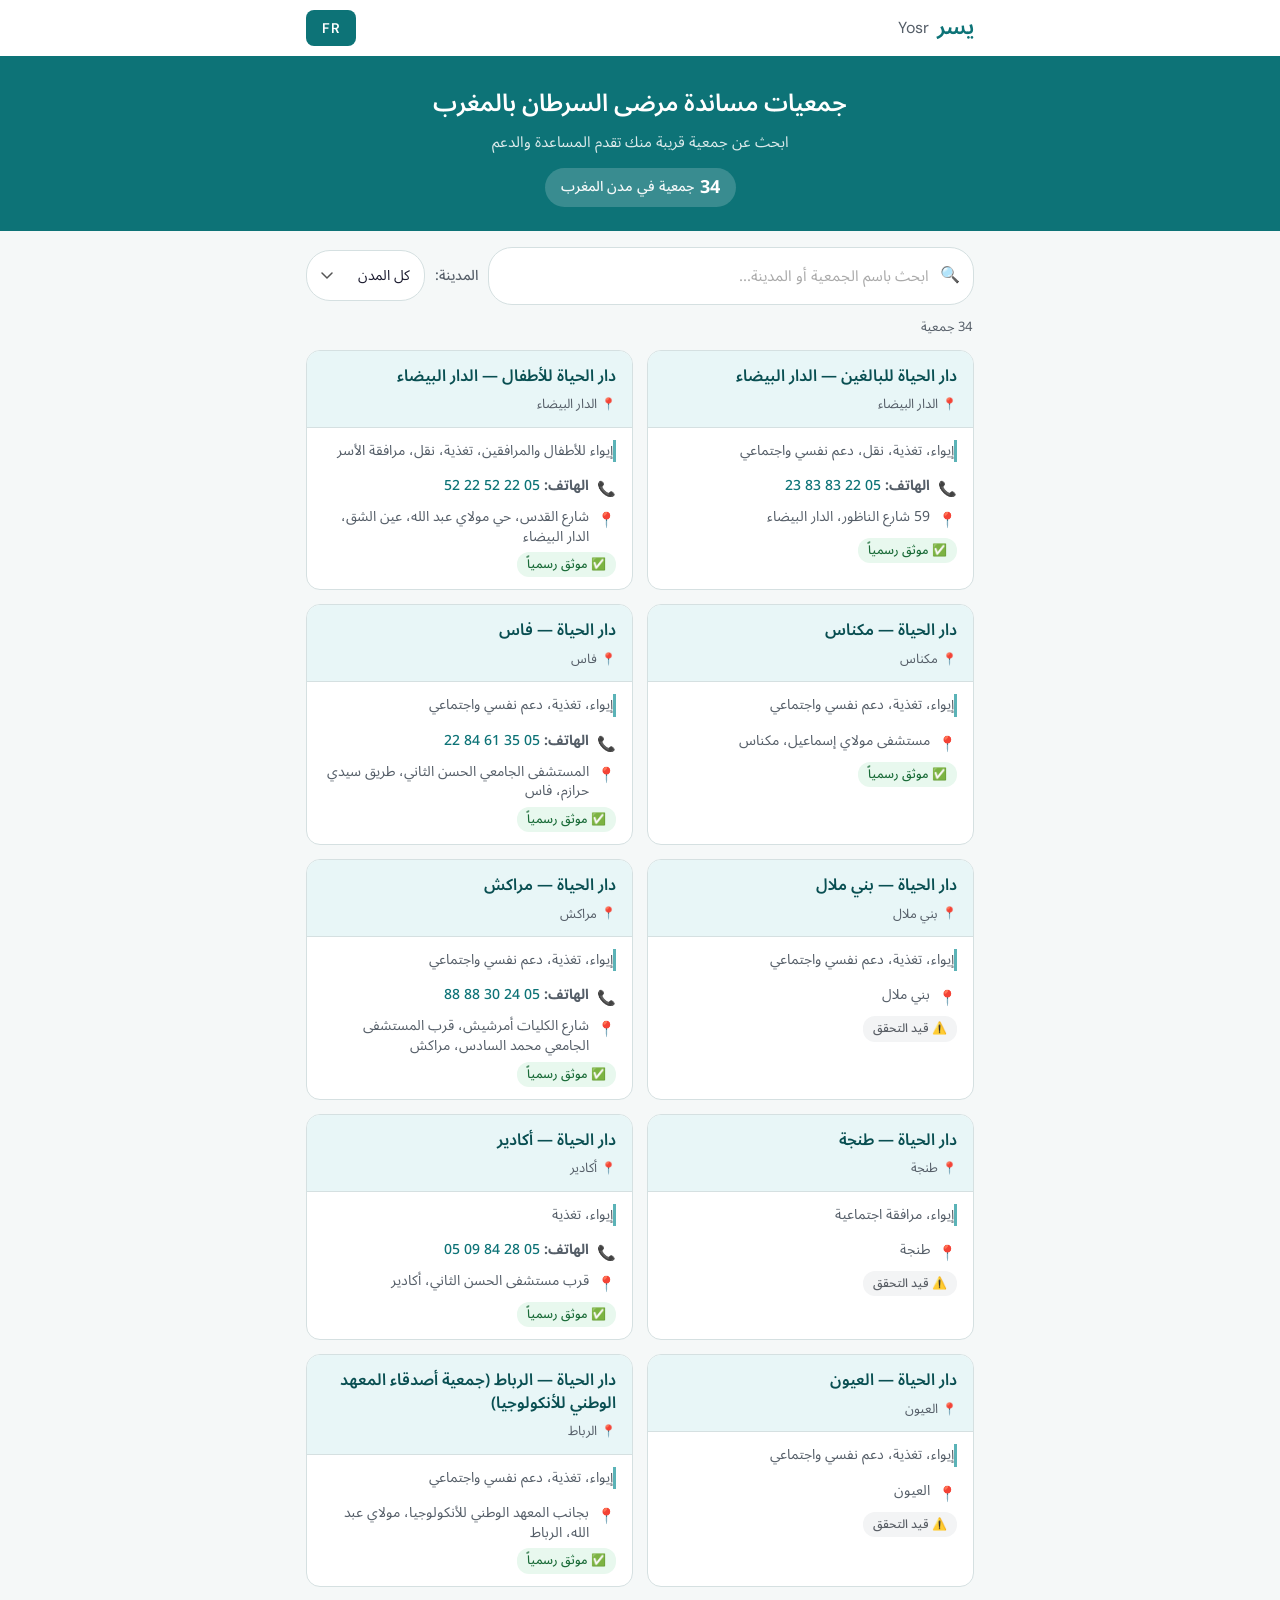
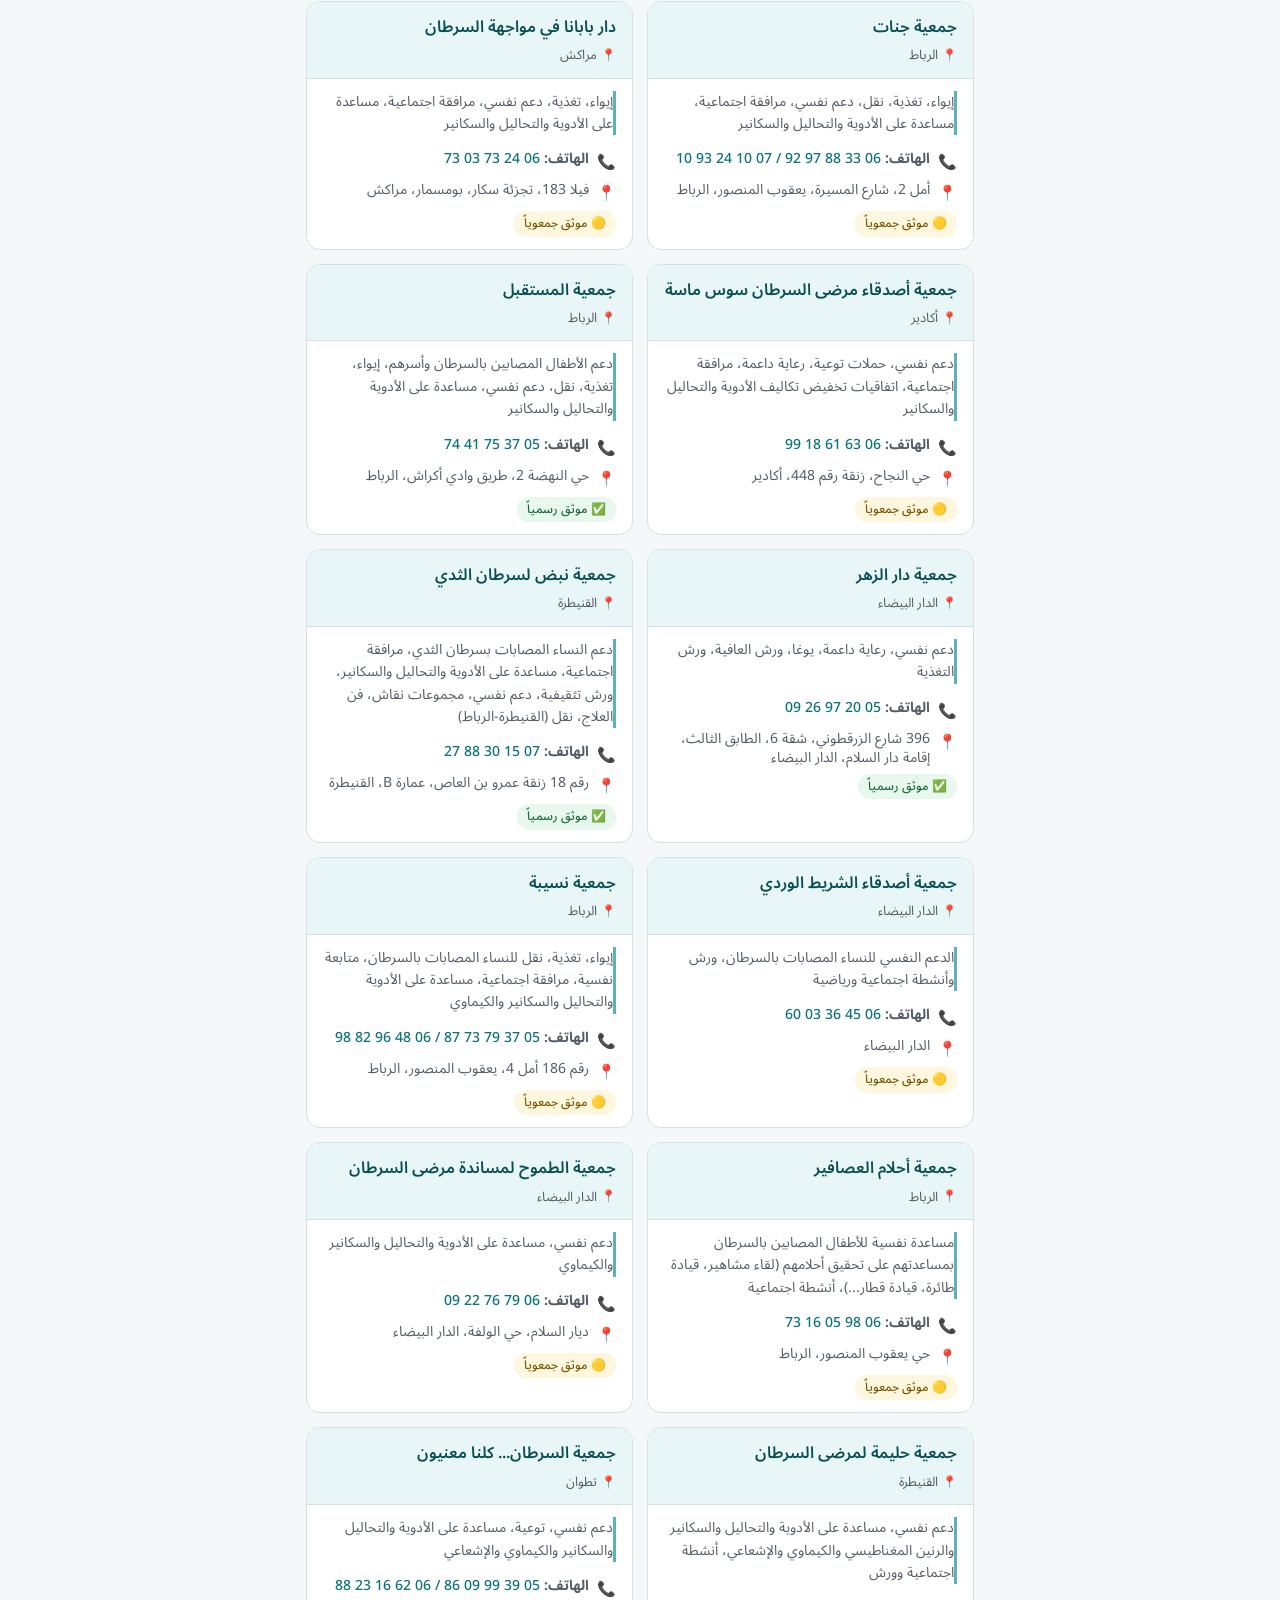
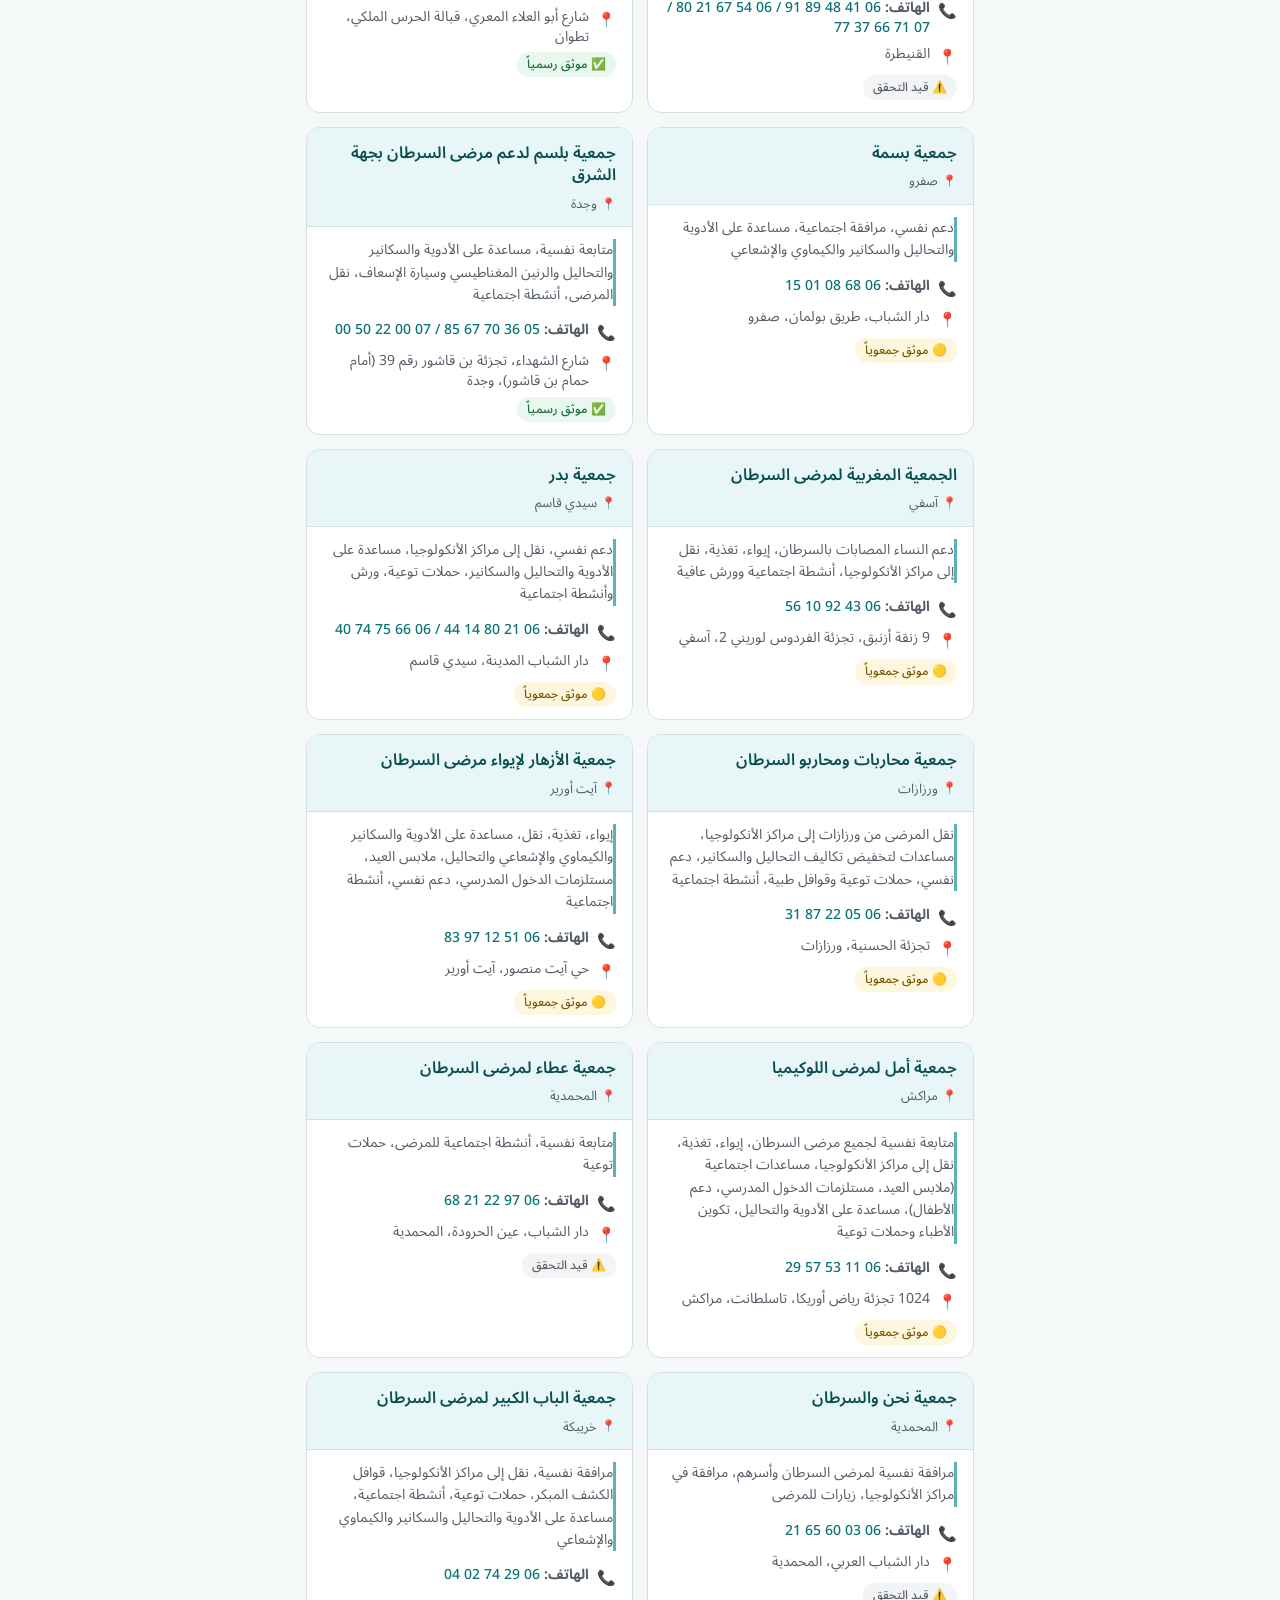
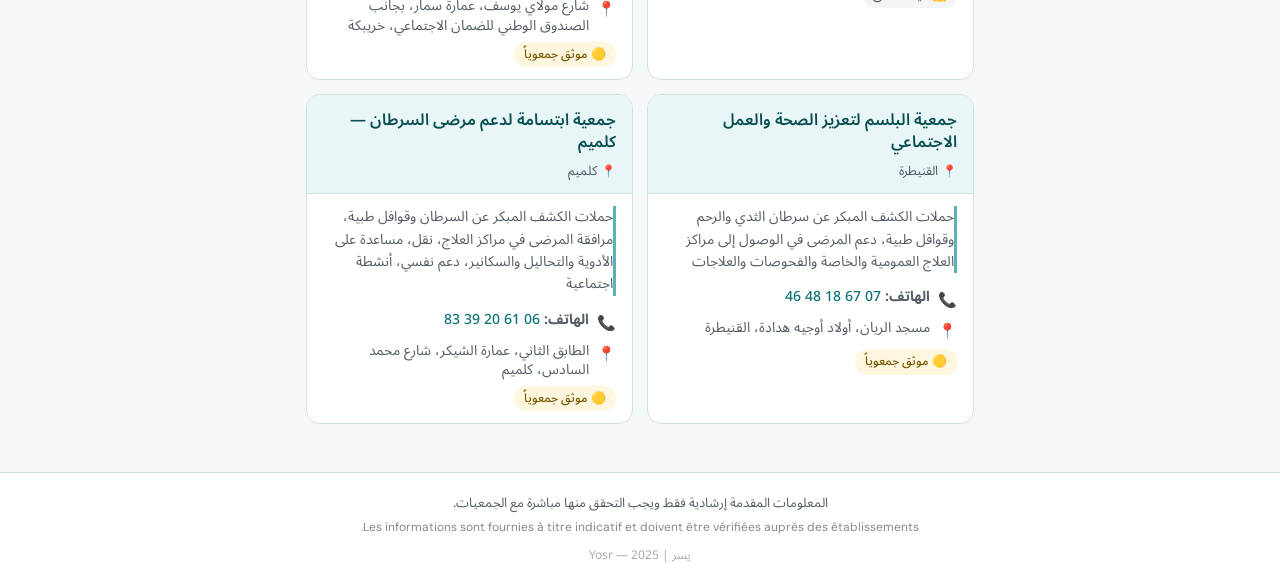
==== index.html @ 641074bc "Add files via upload" ====
<!DOCTYPE html>
<html lang="ar" dir="rtl">
<head>
  <meta charset="UTF-8">
  <meta name="viewport" content="width=device-width, initial-scale=1.0">
  <meta name="description" content="يسر - دليل جمعيات مساندة مرضى السرطان بالمغرب | Yosr - Annuaire des associations cancer Maroc">
  <title>يسر | Yosr — جمعيات مساندة مرضى السرطان</title>
  <link rel="preconnect" href="https://fonts.googleapis.com">
  <link href="https://fonts.googleapis.com/css2?family=Noto+Sans+Arabic:wght@300;400;500;600&family=DM+Sans:wght@300;400;500;600&display=swap" rel="stylesheet">
  <link rel="stylesheet" href="style.css">
</head>
<body>

  <!-- HEADER -->
  <header class="header">
    <div class="header-inner">
      <div class="logo">
        <span class="logo-ar">يسر</span>
        <span class="logo-fr">Yosr</span>
      </div>
      <button class="lang-btn" id="langBtn" onclick="toggleLang()" aria-label="Changer de langue">
        <span id="langLabel">FR</span>
      </button>
    </div>
  </header>

  <!-- HERO -->
  <section class="hero">
    <h1 class="hero-title" data-ar="جمعيات مساندة مرضى السرطان بالمغرب" data-fr="Associations d'aide aux malades du cancer au Maroc">
      جمعيات مساندة مرضى السرطان بالمغرب
    </h1>
    <p class="hero-sub" data-ar="ابحث عن جمعية قريبة منك تقدم المساعدة والدعم" data-fr="Trouvez une association près de vous pour vous soutenir">
      ابحث عن جمعية قريبة منك تقدم المساعدة والدعم
    </p>
    <div class="hero-count">
      <span id="countDisplay">34</span>
      <span data-ar="جمعية في مدن المغرب" data-fr="associations dans les villes du Maroc">جمعية في مدن المغرب</span>
    </div>
  </section>

  <!-- SEARCH & FILTER -->
  <div class="controls">
    <div class="search-wrap">
      <span class="search-icon">🔍</span>
      <input
        type="search"
        id="searchInput"
        class="search-input"
        data-ar-ph="ابحث باسم الجمعية أو المدينة..."
        data-fr-ph="Rechercher par association ou ville..."
        placeholder="ابحث باسم الجمعية أو المدينة..."
        oninput="filterAssocs()"
        autocomplete="off"
      >
    </div>
    <div class="filter-row">
      <label class="filter-label" data-ar="المدينة:" data-fr="Ville :">المدينة:</label>
      <select id="villeFilter" class="ville-select" onchange="filterAssocs()">
        <option value="" data-ar="كل المدن" data-fr="Toutes les villes">كل المدن</option>
      </select>
    </div>
  </div>

  <!-- RESULTS COUNT -->
  <div class="results-bar">
    <span id="resultsText"></span>
  </div>

  <!-- CARDS GRID -->
  <main class="grid" id="grid" aria-label="Liste des associations"></main>

  <!-- EMPTY STATE -->
  <div class="empty" id="emptyState" style="display:none">
    <div class="empty-icon">🔎</div>
    <p data-ar="لا توجد نتائج لهذا البحث" data-fr="Aucun résultat pour cette recherche">لا توجد نتائج لهذا البحث</p>
  </div>

  <!-- DISCLAIMER -->
  <footer class="footer">
    <p class="disclaimer" data-ar="المعلومات المقدمة إرشادية فقط ويجب التحقق منها مباشرة مع الجمعيات." data-fr="Les informations sont fournies à titre indicatif et doivent être vérifiées auprès des établissements.">
      المعلومات المقدمة إرشادية فقط ويجب التحقق منها مباشرة مع الجمعيات.
    </p>
    <p class="disclaimer-fr">Les informations sont fournies à titre indicatif et doivent être vérifiées auprès des établissements.</p>
    <p class="footer-copy">يسر | Yosr &mdash; 2025</p>
  </footer>

  <script src="data.js"></script>
  <script src="app.js"></script>
</body>
</html>
---- style.css ----
/* ── RESET & BASE ───────────────────────────────── */
*, *::before, *::after { box-sizing: border-box; margin: 0; padding: 0; }

:root {
  --teal: #0D7377;
  --teal-dark: #094F52;
  --teal-light: #E8F6F7;
  --teal-mid: #5BB3B7;
  --gold: #D4A017;
  --text: #1A1A2E;
  --text-sec: #555E68;
  --bg: #F5F8F8;
  --white: #FFFFFF;
  --border: #D5E0E1;
  --radius: 14px;
  --radius-sm: 8px;
  --font-ar: 'Noto Sans Arabic', sans-serif;
  --font-fr: 'DM Sans', sans-serif;
}

html[lang="ar"] { font-family: var(--font-ar); }
html[lang="fr"] { font-family: var(--font-fr); }

body {
  background: var(--bg);
  color: var(--text);
  font-size: 16px;
  line-height: 1.6;
  min-height: 100vh;
}

/* ── HEADER ─────────────────────────────────────── */
.header {
  background: var(--white);
  border-bottom: 2px solid var(--teal);
  position: sticky;
  top: 0;
  z-index: 100;
}

.header-inner {
  max-width: 700px;
  margin: 0 auto;
  padding: 0 16px;
  height: 56px;
  display: flex;
  align-items: center;
  justify-content: space-between;
}

.logo {
  display: flex;
  align-items: center;
  gap: 8px;
}

.logo-ar {
  font-family: var(--font-ar);
  font-size: 22px;
  font-weight: 600;
  color: var(--teal);
  letter-spacing: 0;
}

.logo-fr {
  font-family: var(--font-fr);
  font-size: 16px;
  font-weight: 400;
  color: var(--text-sec);
}

.lang-btn {
  background: var(--teal);
  color: var(--white);
  border: none;
  border-radius: var(--radius-sm);
  padding: 7px 16px;
  font-size: 14px;
  font-weight: 600;
  cursor: pointer;
  font-family: var(--font-fr);
  letter-spacing: .5px;
  transition: background .2s;
  min-height: 36px;
  min-width: 48px;
}

.lang-btn:hover { background: var(--teal-dark); }

/* ── HERO ────────────────────────────────────────── */
.hero {
  background: var(--teal);
  padding: 28px 16px 24px;
  text-align: center;
}

.hero-title {
  font-size: 20px;
  font-weight: 600;
  color: var(--white);
  line-height: 1.5;
  margin-bottom: 8px;
}

.hero-sub {
  font-size: 15px;
  color: rgba(255,255,255,.85);
  margin-bottom: 14px;
}

.hero-count {
  display: inline-flex;
  align-items: center;
  gap: 6px;
  background: rgba(255,255,255,.18);
  border-radius: 20px;
  padding: 5px 16px;
  font-size: 14px;
  color: rgba(255,255,255,.95);
  font-weight: 500;
}

.hero-count span:first-child {
  font-size: 18px;
  font-weight: 700;
  color: #fff;
}

/* ── CONTROLS ────────────────────────────────────── */
.controls {
  max-width: 700px;
  margin: 0 auto;
  padding: 16px 16px 8px;
  display: flex;
  flex-direction: column;
  gap: 10px;
}

.search-wrap {
  position: relative;
}

.search-icon {
  position: absolute;
  top: 50%;
  transform: translateY(-50%);
  font-size: 16px;
  pointer-events: none;
  color: var(--text-sec);
  /* RTL handled by JS class swap */
}

html[dir="rtl"] .search-icon { right: 14px; }
html[dir="ltr"] .search-icon { left: 14px; }

.search-input {
  width: 100%;
  padding: 12px 16px;
  border: 1.5px solid var(--border);
  border-radius: 24px;
  font-size: 15px;
  font-family: inherit;
  background: var(--white);
  color: var(--text);
  outline: none;
  transition: border-color .2s, box-shadow .2s;
  -webkit-appearance: none;
}

html[dir="rtl"] .search-input { padding-right: 44px; text-align: right; }
html[dir="ltr"] .search-input { padding-left: 44px; text-align: left; }

.search-input:focus {
  border-color: var(--teal);
  box-shadow: 0 0 0 3px rgba(13,115,119,.12);
}

.search-input::placeholder { color: #aaa; }

.filter-row {
  display: flex;
  align-items: center;
  gap: 10px;
}

.filter-label {
  font-size: 14px;
  color: var(--text-sec);
  white-space: nowrap;
  font-weight: 500;
}

.ville-select {
  flex: 1;
  padding: 10px 14px;
  border: 1.5px solid var(--border);
  border-radius: 24px;
  font-size: 14px;
  font-family: inherit;
  background: var(--white);
  color: var(--text);
  outline: none;
  cursor: pointer;
  transition: border-color .2s;
  -webkit-appearance: none;
  appearance: none;
  background-image: url("data:image/svg+xml,%3Csvg xmlns='http://www.w3.org/2000/svg' width='12' height='8' viewBox='0 0 12 8'%3E%3Cpath d='M1 1l5 5 5-5' stroke='%23555' stroke-width='1.5' fill='none' stroke-linecap='round'/%3E%3C/svg%3E");
  background-repeat: no-repeat;
  background-position: left 14px center;
  padding-left: 36px;
}

html[dir="rtl"] .ville-select {
  background-position: left 14px center;
  padding-left: 36px;
  padding-right: 14px;
}

html[dir="ltr"] .ville-select {
  background-position: right 14px center;
  padding-right: 36px;
  padding-left: 14px;
}

.ville-select:focus { border-color: var(--teal); }

/* ── RESULTS BAR ─────────────────────────────────── */
.results-bar {
  max-width: 700px;
  margin: 0 auto;
  padding: 4px 18px 8px;
  font-size: 13px;
  color: var(--text-sec);
}

/* ── GRID ────────────────────────────────────────── */
.grid {
  max-width: 700px;
  margin: 0 auto;
  padding: 4px 12px 24px;
  display: flex;
  flex-direction: column;
  gap: 12px;
}

/* ── CARD ────────────────────────────────────────── */
.card {
  background: var(--white);
  border-radius: var(--radius);
  border: 1px solid var(--border);
  overflow: hidden;
  transition: box-shadow .2s;
}

.card:active { box-shadow: 0 2px 12px rgba(13,115,119,.12); }

.card-header {
  background: var(--teal-light);
  padding: 14px 16px 10px;
  border-bottom: 1px solid var(--border);
}

.card-name {
  font-size: 16px;
  font-weight: 600;
  color: var(--teal-dark);
  line-height: 1.4;
  margin-bottom: 4px;
}

.card-ville-tag {
  display: inline-flex;
  align-items: center;
  gap: 4px;
  font-size: 13px;
  color: var(--text-sec);
  font-weight: 400;
}

.card-ville-tag::before {
  content: '📍';
  font-size: 12px;
}

.card-body {
  padding: 12px 16px;
  display: flex;
  flex-direction: column;
  gap: 10px;
}

.card-aide {
  font-size: 14px;
  color: var(--text-sec);
  line-height: 1.6;
  padding-start: 10px;
  border-inline-start: 3px solid var(--teal-mid);
}

.card-contact {
  display: flex;
  flex-direction: column;
  gap: 6px;
  padding-top: 2px;
}

.contact-item {
  display: flex;
  align-items: flex-start;
  gap: 8px;
  font-size: 14px;
}

.contact-icon {
  font-size: 15px;
  flex-shrink: 0;
  margin-top: 1px;
}

.contact-text {
  color: var(--text-sec);
  line-height: 1.4;
  word-break: break-word;
}

.contact-text a {
  color: var(--teal);
  text-decoration: none;
  font-weight: 500;
}

.contact-text a:hover { text-decoration: underline; }

/* ── FIABILITY BADGE ─────────────────────────────── */
.fiab-badge {
  display: inline-flex;
  align-items: center;
  gap: 4px;
  font-size: 12px;
  padding: 3px 10px;
  border-radius: 12px;
  font-weight: 500;
  align-self: flex-start;
}

.fiab-verif { background: #E8F8EE; color: #1A6B38; }
.fiab-assoc { background: #FEF7E0; color: #7A5800; }
.fiab-encours { background: #F3F4F5; color: #5A5F66; }

/* ── EMPTY STATE ─────────────────────────────────── */
.empty {
  max-width: 700px;
  margin: 40px auto;
  padding: 0 16px;
  text-align: center;
  color: var(--text-sec);
}

.empty-icon { font-size: 44px; margin-bottom: 12px; }
.empty p { font-size: 16px; }

/* ── FOOTER ──────────────────────────────────────── */
.footer {
  background: var(--white);
  border-top: 1px solid var(--border);
  padding: 20px 16px;
  text-align: center;
  margin-top: 16px;
}

.disclaimer {
  font-size: 13px;
  color: var(--text-sec);
  line-height: 1.6;
  margin-bottom: 4px;
}

.disclaimer-fr {
  font-size: 12px;
  color: #888;
  font-family: var(--font-fr);
  margin-bottom: 10px;
  line-height: 1.5;
}

.footer-copy {
  font-size: 12px;
  color: #aaa;
}

/* ── RESPONSIVE: tablet+ ─────────────────────────── */
@media (min-width: 600px) {
  .hero-title { font-size: 24px; }
  .grid { padding: 4px 16px 32px; }
  .card-body { flex-direction: row; flex-wrap: wrap; gap: 12px; }
  .card-aide { flex: 1 1 55%; }
  .card-contact { flex: 1 1 35%; }
}

@media (min-width: 700px) {
  .grid { display: grid; grid-template-columns: 1fr 1fr; gap: 14px; }
  .controls { flex-direction: row; align-items: center; flex-wrap: wrap; }
  .search-wrap { flex: 1; min-width: 220px; }
  .filter-row { flex: 0 0 auto; }
  .card-body { flex-direction: column; }
}
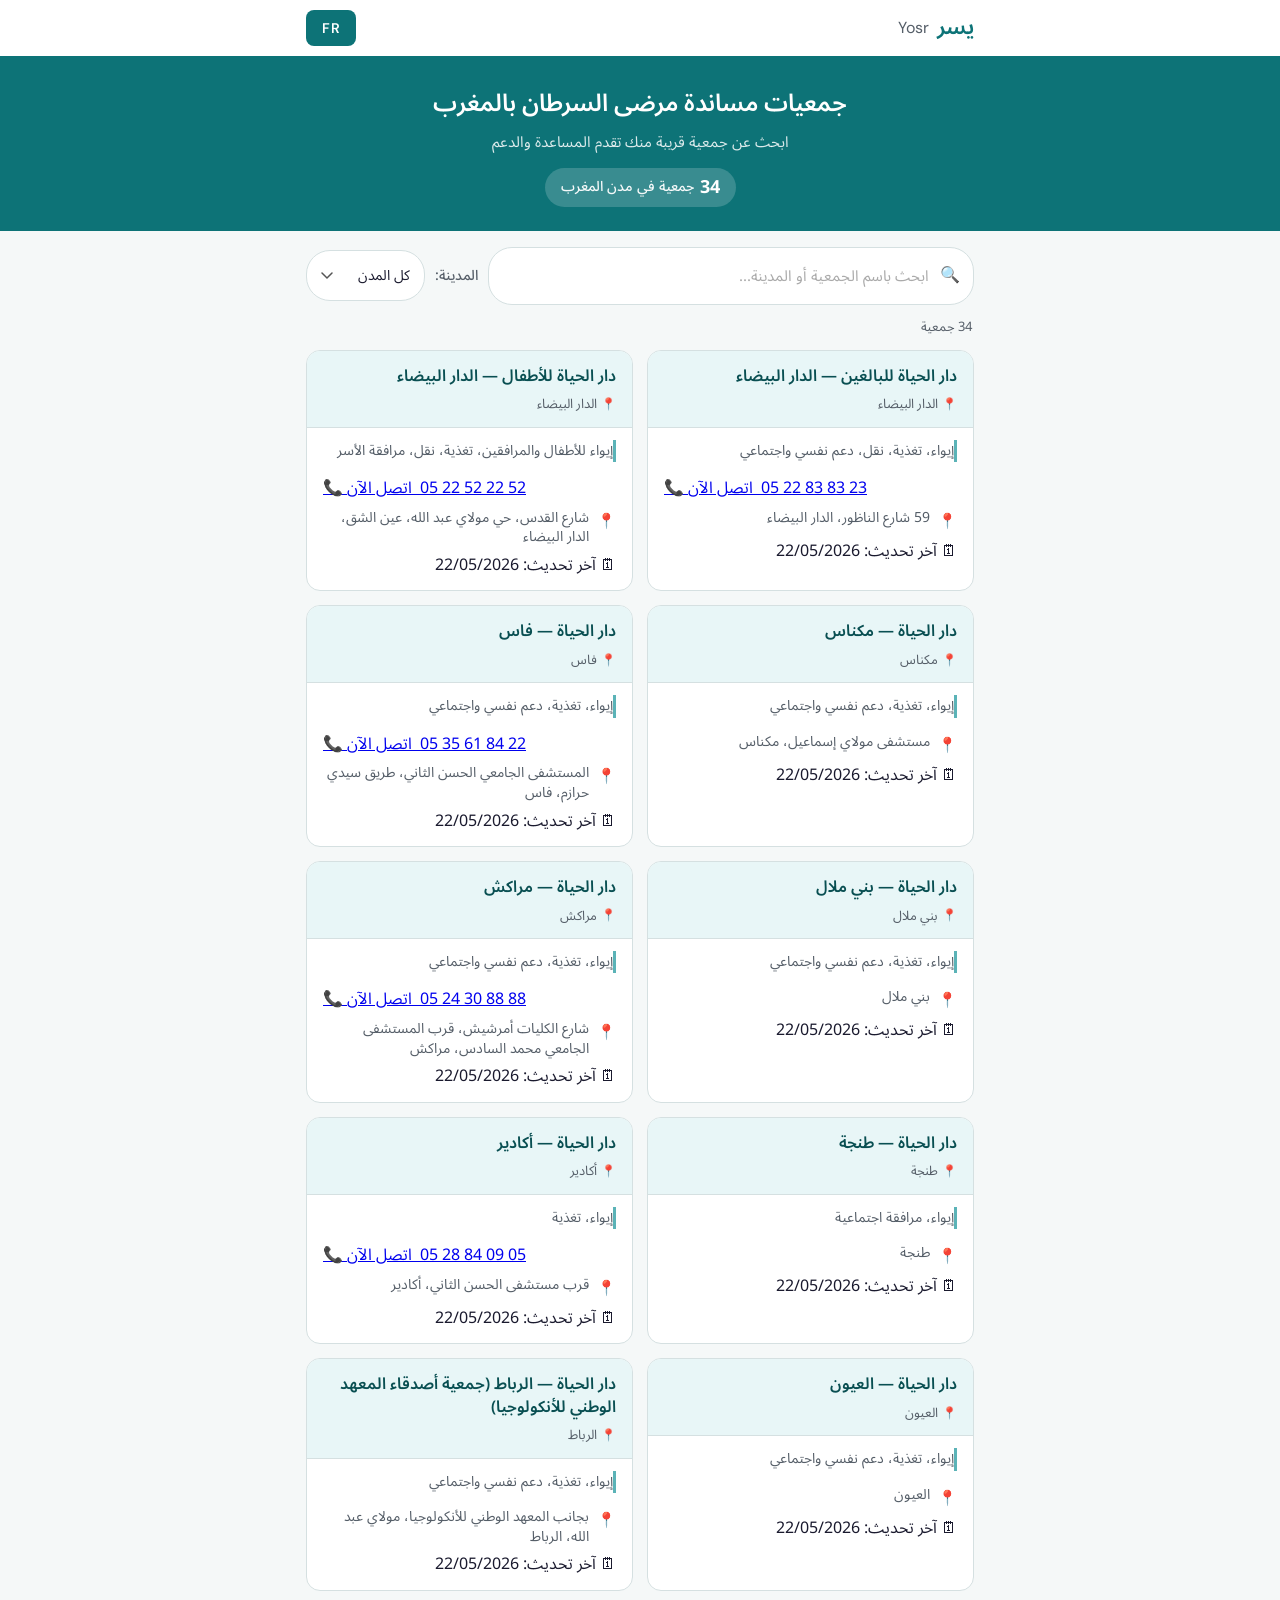
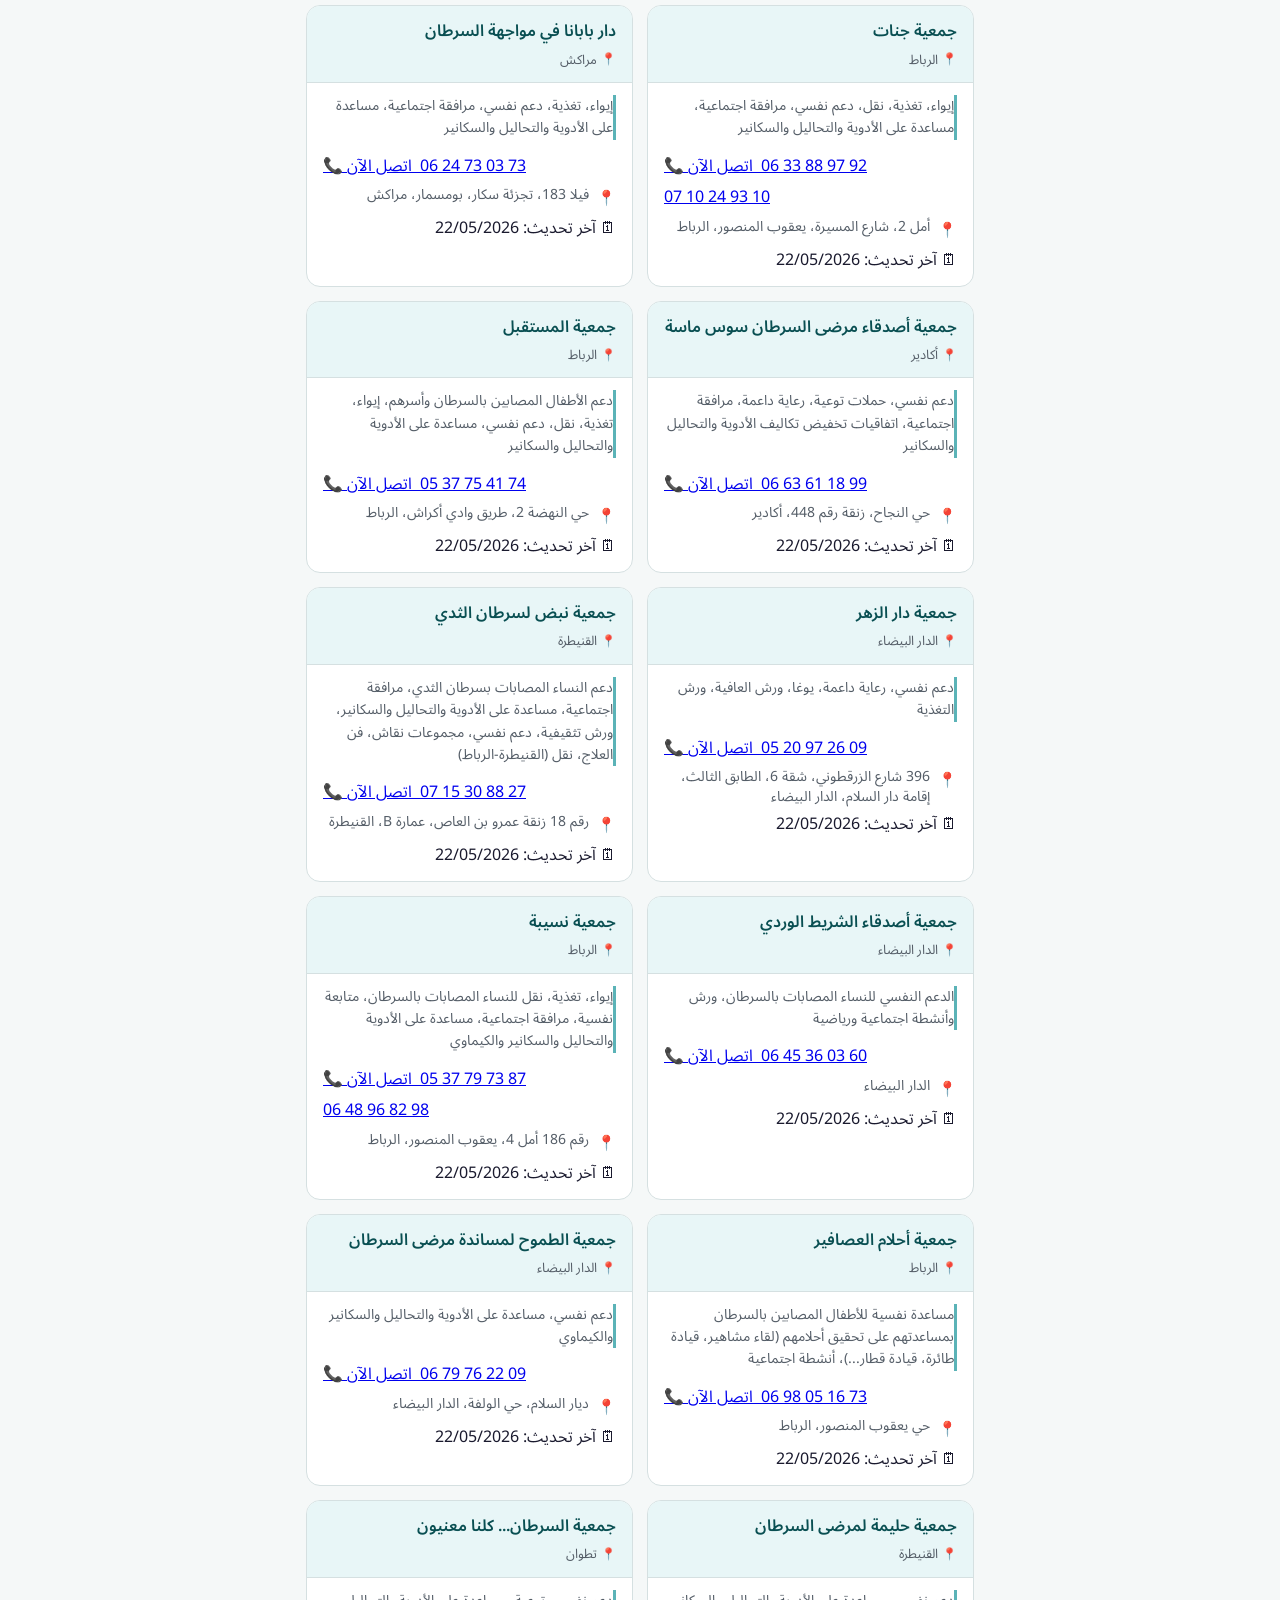
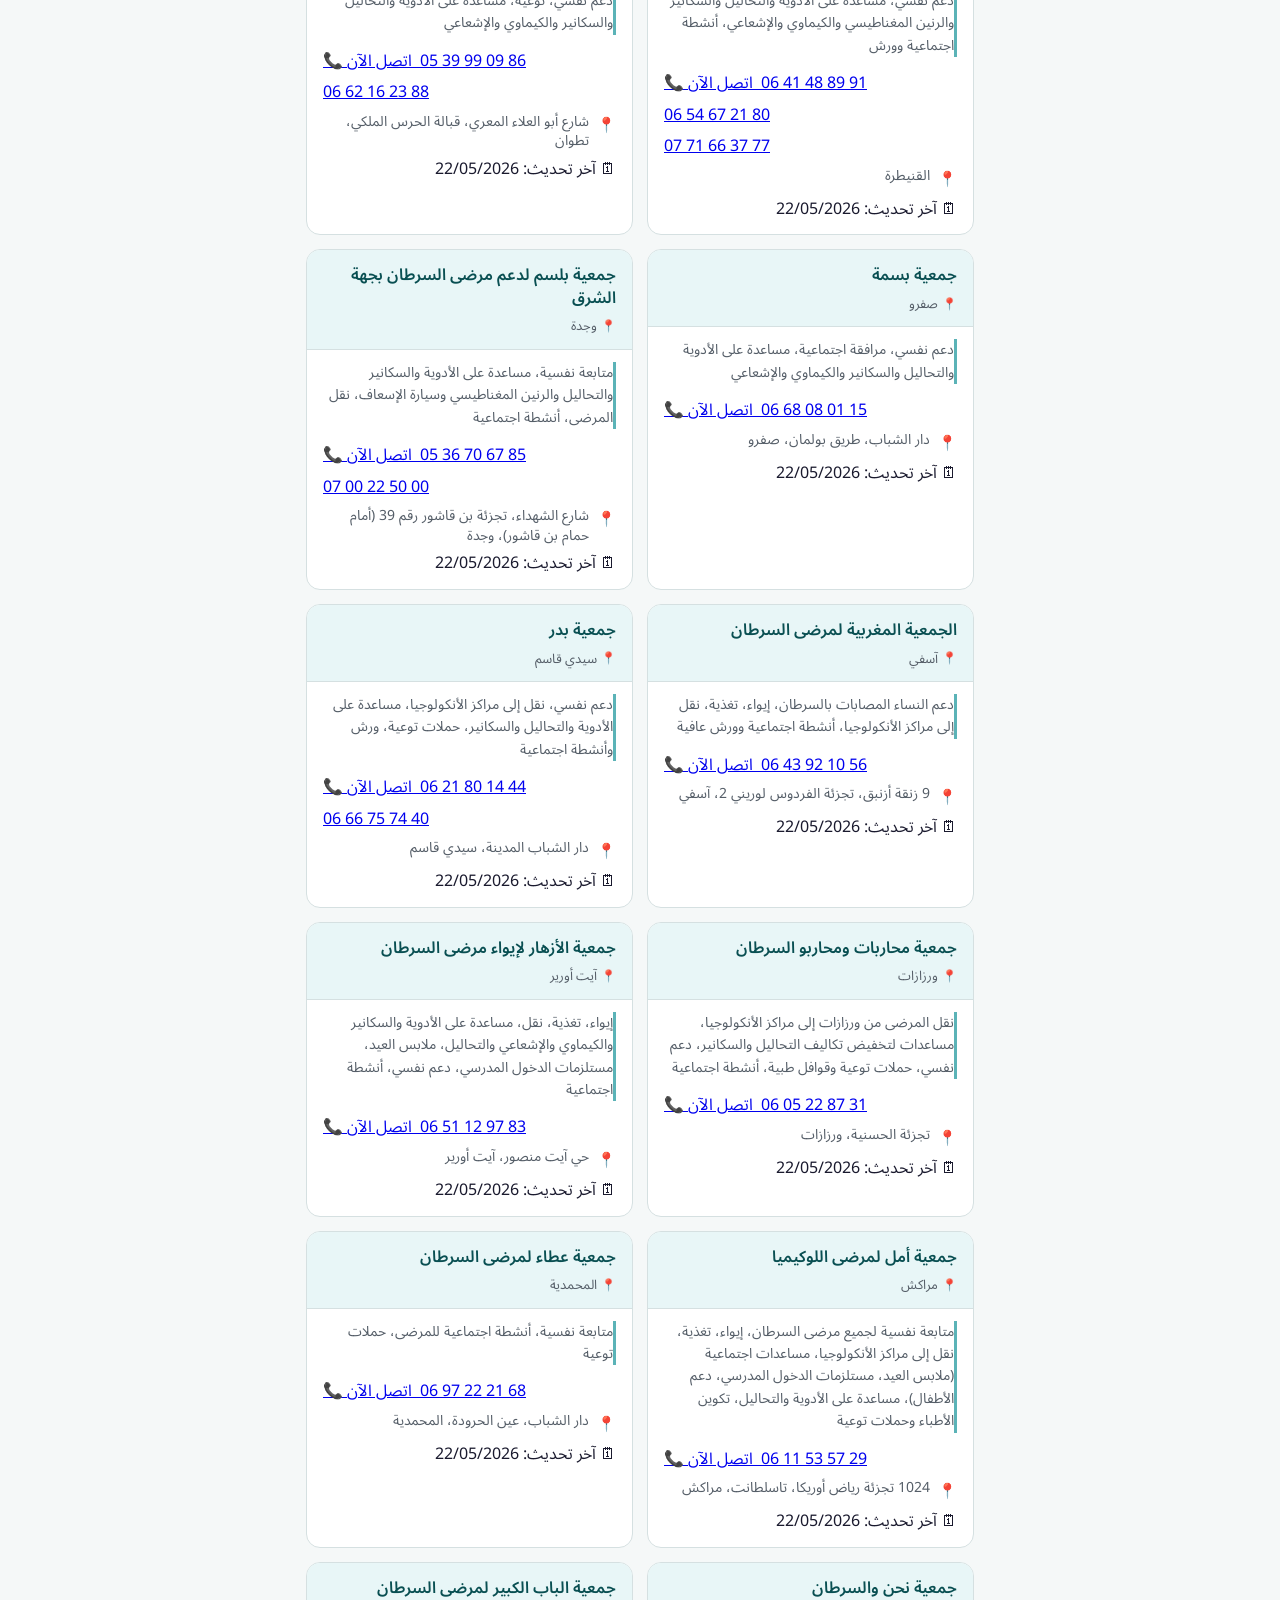
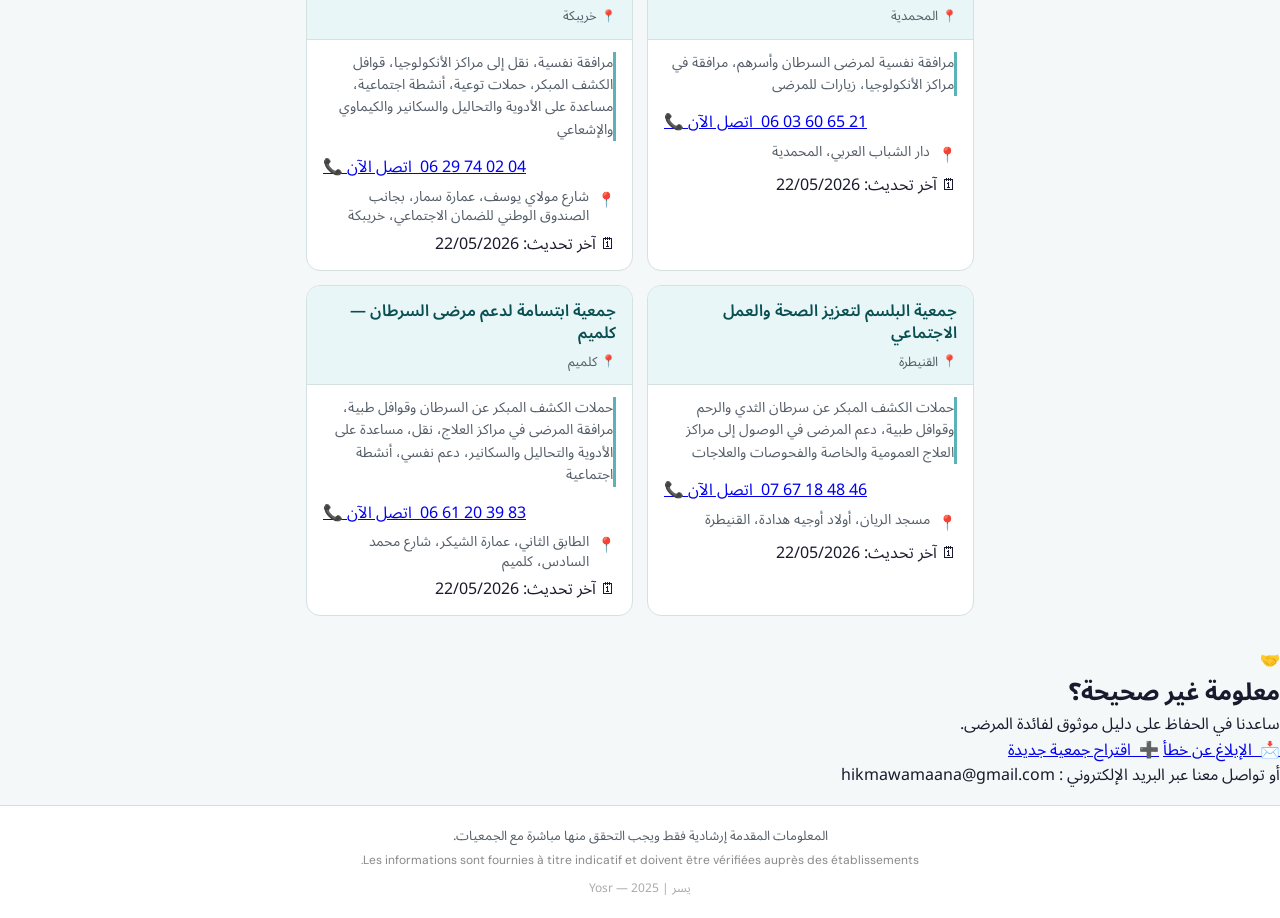
==== commit 5c5e43ec: "Update index.html" ====
--- a/index.html
+++ b/index.html
@@ -74,7 +74,19 @@
     <div class="empty-icon">🔎</div>
     <p data-ar="لا توجد نتائج لهذا البحث" data-fr="Aucun résultat pour cette recherche">لا توجد نتائج لهذا البحث</p>
   </div>
-
+<!-- CONTRIBUTION -->
+  <section class="contrib-section">
+    <div class="contrib-card">
+      <div class="contrib-icon">🤝</div>
+      <h2 class="contrib-title" id="contrib-title">معلومة غير صحيحة؟</h2>
+      <p class="contrib-text" id="contrib-text">ساعدنا في الحفاظ على دليل موثوق لفائدة المرضى.</p>
+      <div class="contrib-btns">
+        <a id="btn-modif" href="https://forms.gle/QYHYgmKE584QrmQN8" target="_blank" rel="noopener noreferrer" class="contrib-btn contrib-btn--primary">📩&nbsp; الإبلاغ عن خطأ</a>
+        <a id="btn-ajout" href="https://forms.gle/pceydxH5MqLaSTBH9" target="_blank" rel="noopener noreferrer" class="contrib-btn contrib-btn--secondary">➕&nbsp; اقتراح جمعية جديدة</a>
+      </div>
+      <p class="contrib-mail" id="contrib-mail">أو تواصل معنا : <a href="mailto:hikmawamaana@gmail.com">hikmawamaana@gmail.com</a></p>
+    </div>
+  </section>
   <!-- DISCLAIMER -->
   <footer class="footer">
     <p class="disclaimer" data-ar="المعلومات المقدمة إرشادية فقط ويجب التحقق منها مباشرة مع الجمعيات." data-fr="Les informations sont fournies à titre indicatif et doivent être vérifiées auprès des établissements.">
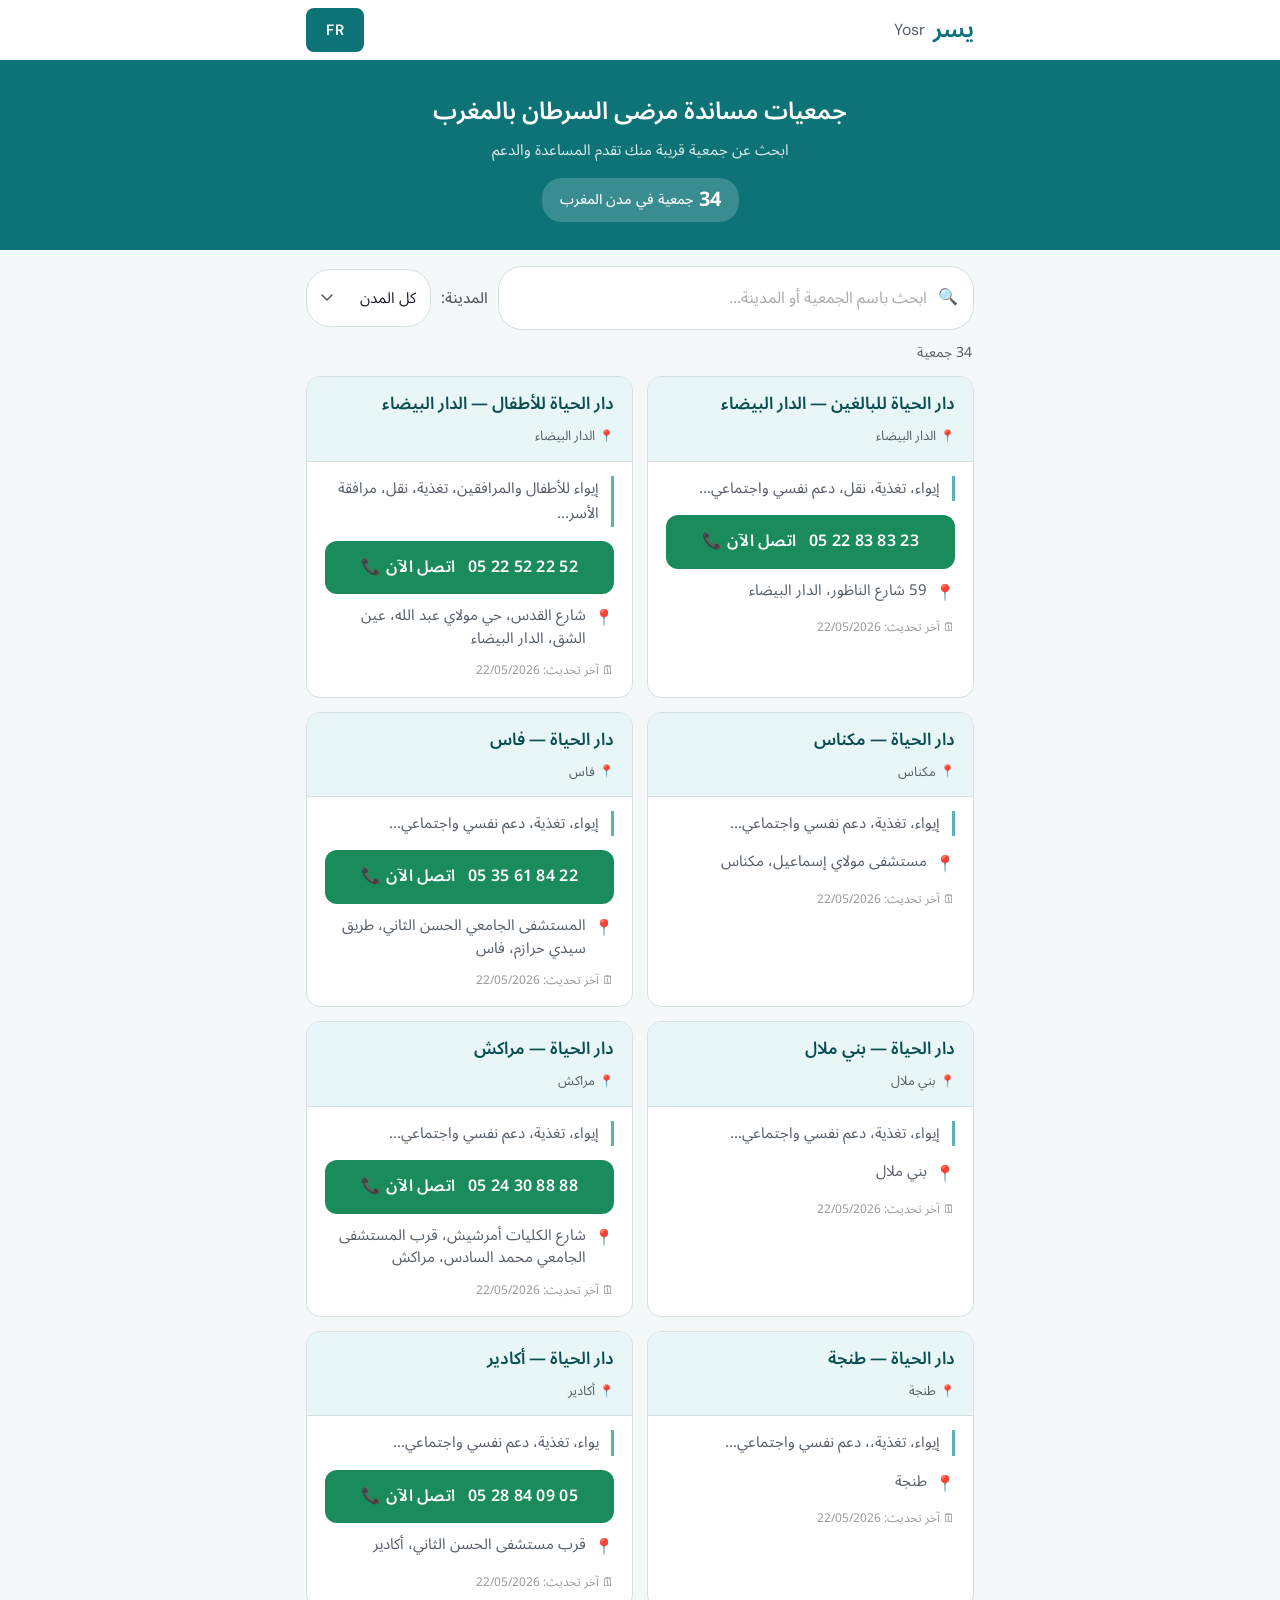
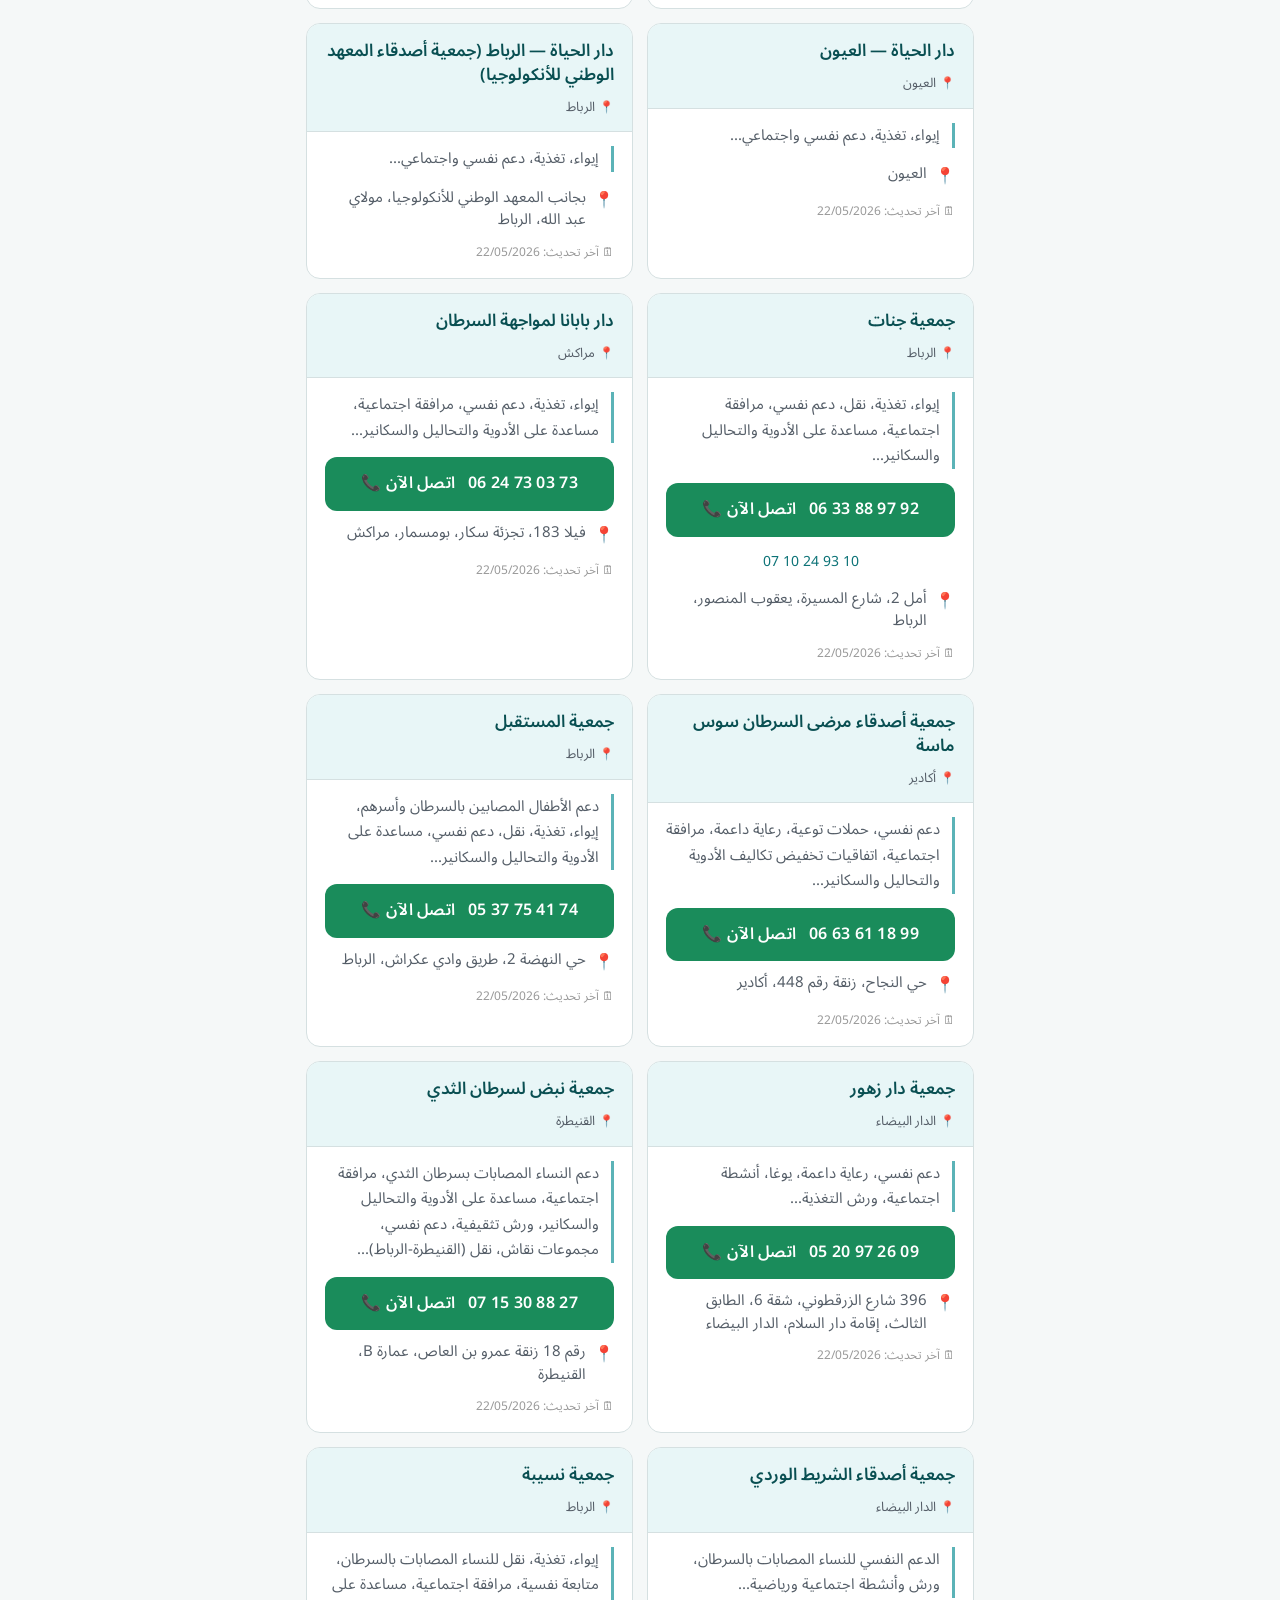
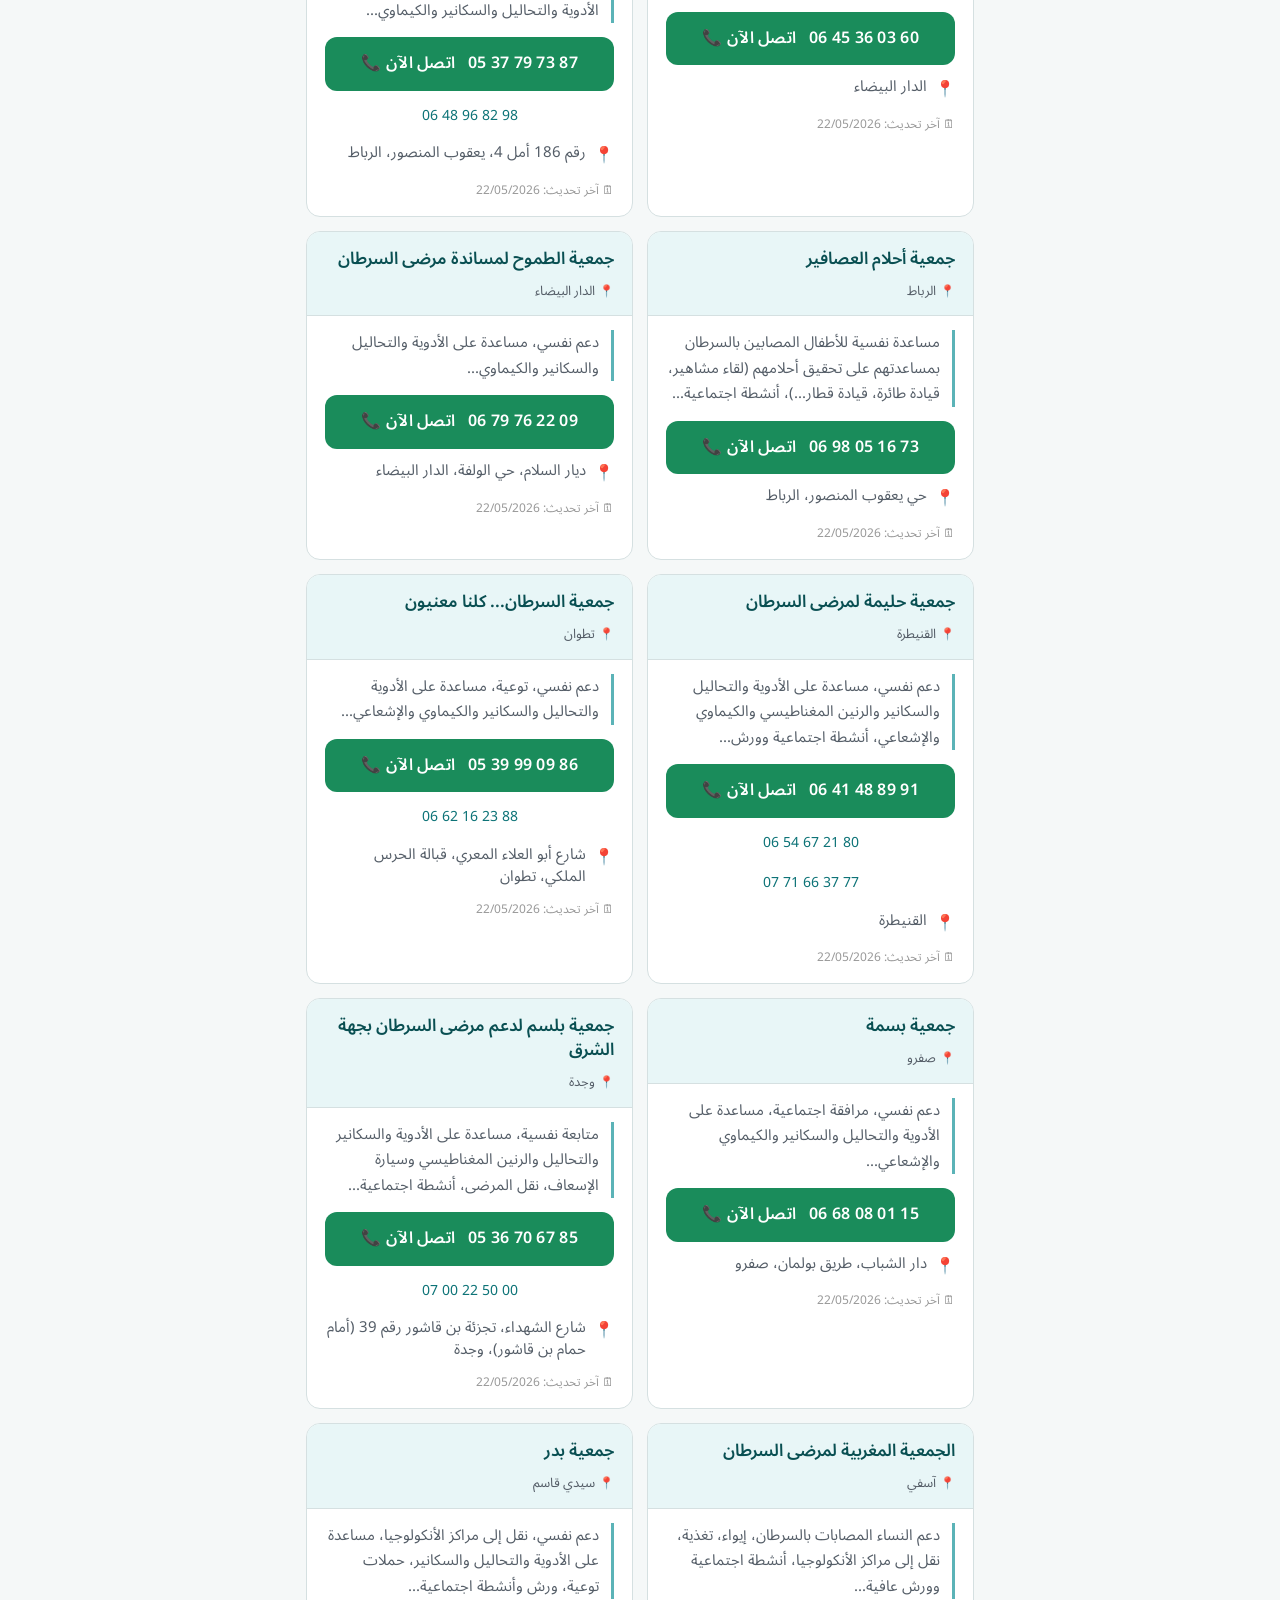
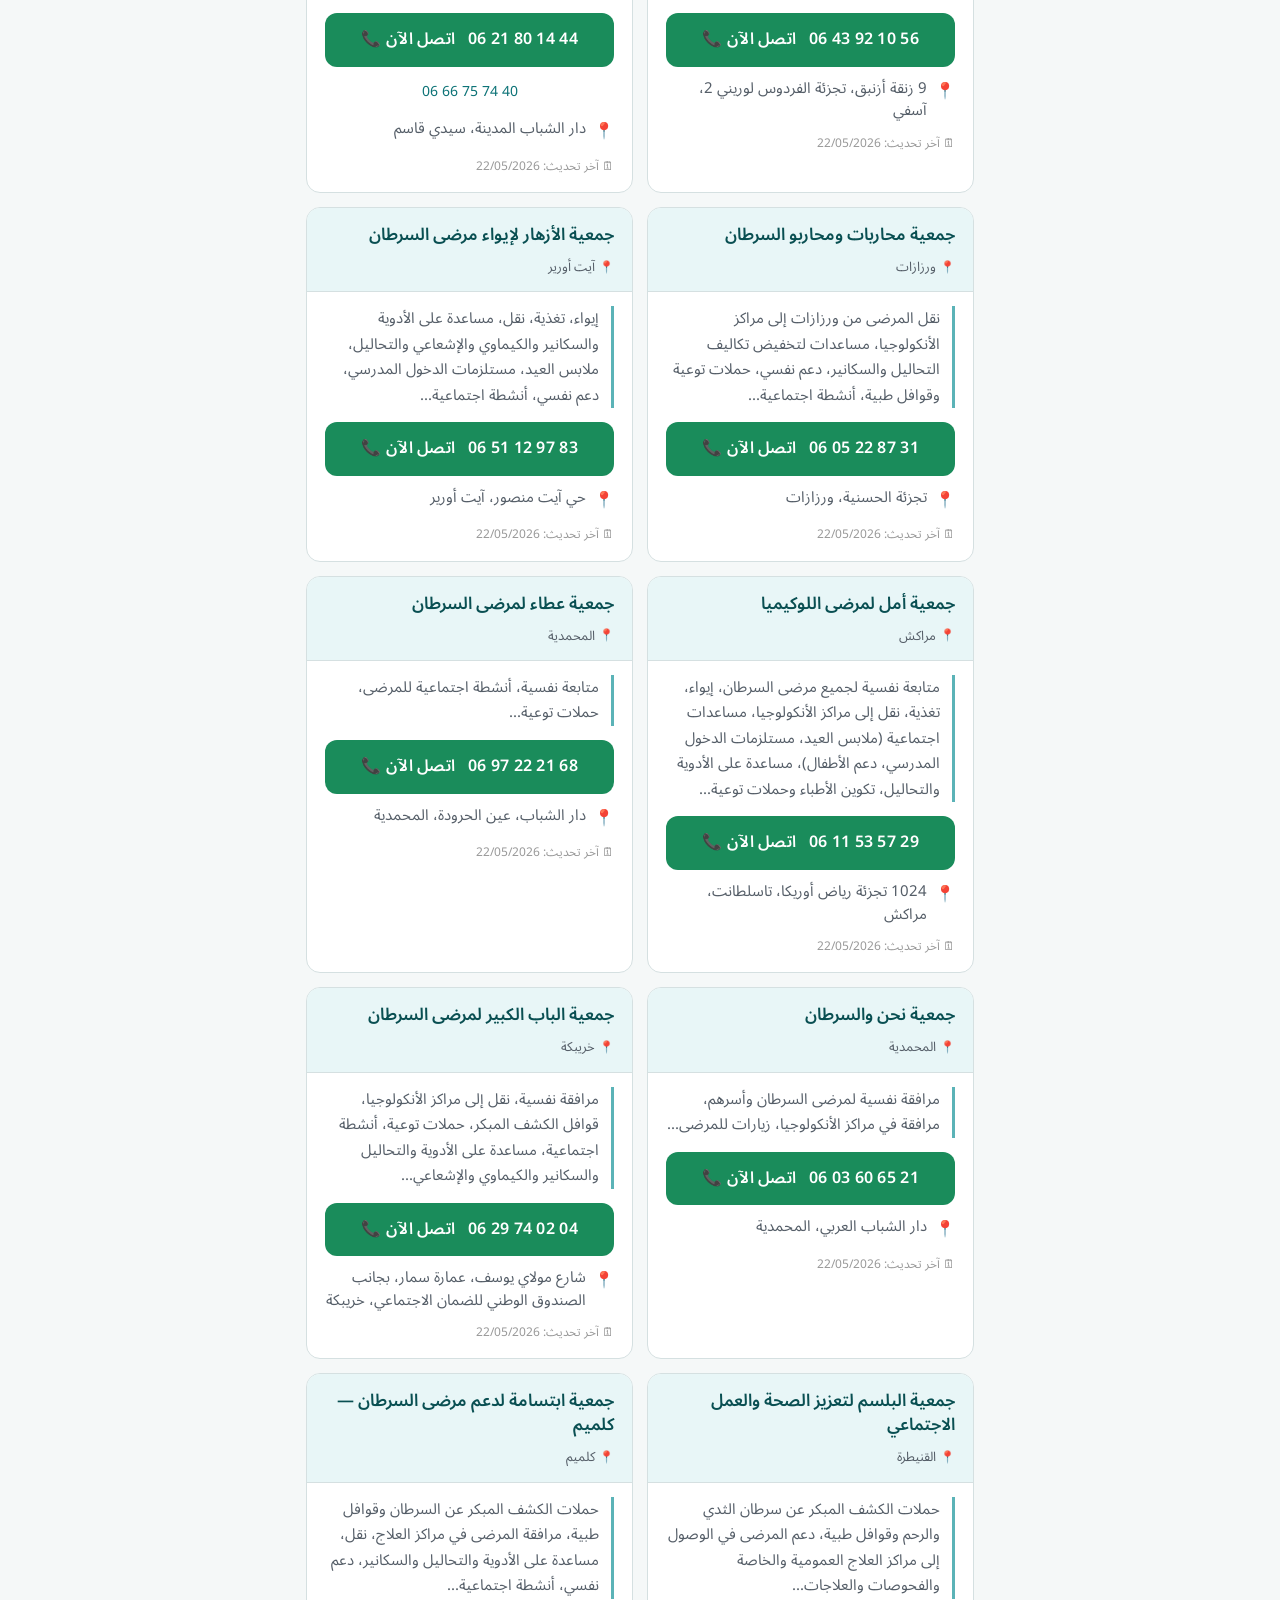
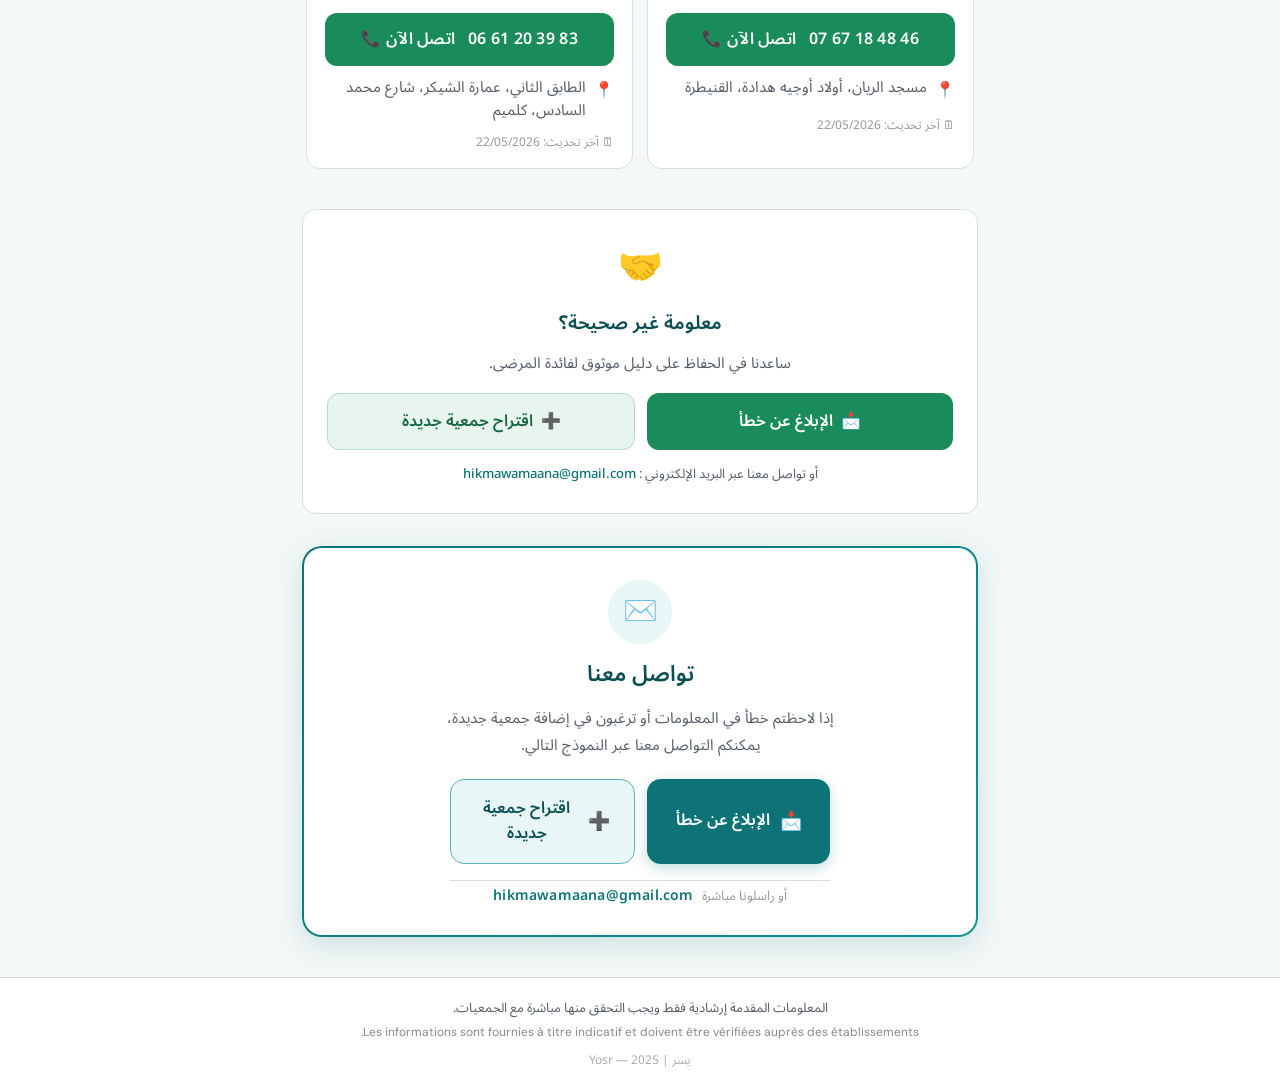
==== commit 2cca7182: "Add files via upload" ====
--- a/index.html
+++ b/index.html
@@ -54,7 +54,7 @@
       >
     </div>
     <div class="filter-row">
-      <label class="filter-label" data-ar="المدينة:" data-fr="Ville :">المدينة:</label>
+      <label class="filter-label" for="villeFilter">المدينة:</label>
       <select id="villeFilter" class="ville-select" onchange="filterAssocs()">
         <option value="" data-ar="كل المدن" data-fr="Toutes les villes">كل المدن</option>
       </select>
@@ -74,20 +74,83 @@
     <div class="empty-icon">🔎</div>
     <p data-ar="لا توجد نتائج لهذا البحث" data-fr="Aucun résultat pour cette recherche">لا توجد نتائج لهذا البحث</p>
   </div>
-<!-- CONTRIBUTION -->
+
+  <!-- ══ CONTRIBUTE SECTION ══════════════════════════════════ -->
   <section class="contrib-section">
     <div class="contrib-card">
       <div class="contrib-icon">🤝</div>
       <h2 class="contrib-title" id="contrib-title">معلومة غير صحيحة؟</h2>
       <p class="contrib-text" id="contrib-text">ساعدنا في الحفاظ على دليل موثوق لفائدة المرضى.</p>
       <div class="contrib-btns">
-        <a id="btn-modif" href="https://forms.gle/QYHYgmKE584QrmQN8" target="_blank" rel="noopener noreferrer" class="contrib-btn contrib-btn--primary">📩&nbsp; الإبلاغ عن خطأ</a>
-        <a id="btn-ajout" href="https://forms.gle/pceydxH5MqLaSTBH9" target="_blank" rel="noopener noreferrer" class="contrib-btn contrib-btn--secondary">➕&nbsp; اقتراح جمعية جديدة</a>
+        <a
+          id="btn-modif"
+          href="https://forms.gle/QYHYgmKE584QrmQN8"
+          target="_blank"
+          rel="noopener noreferrer"
+          class="contrib-btn contrib-btn--primary"
+        >📩&nbsp; الإبلاغ عن خطأ</a>
+        <a
+          id="btn-ajout"
+          href="https://forms.gle/pceydxH5MqLaSTBH9"
+          target="_blank"
+          rel="noopener noreferrer"
+          class="contrib-btn contrib-btn--secondary"
+        >➕&nbsp; اقتراح جمعية جديدة</a>
       </div>
-      <p class="contrib-mail" id="contrib-mail">أو تواصل معنا : <a href="mailto:hikmawamaana@gmail.com">hikmawamaana@gmail.com</a></p>
+      <p class="contrib-mail" id="contrib-mail">
+        أو تواصل معنا عبر البريد الإلكتروني :
+        <a href="mailto:hikmawamaana@gmail.com">hikmawamaana@gmail.com</a>
+      </p>
     </div>
   </section>
-  <!-- DISCLAIMER -->
+  <!-- ══════════════════════════════════════════════════════ -->
+
+  <!-- ══ تواصل معنا ════════════════════════════════ -->
+  <section class="contact-section" id="contact">
+    <div class="contact-inner">
+      <div class="contact-card">
+        <div class="contact-icon-wrap">
+          <span class="contact-main-icon">✉️</span>
+        </div>
+        <h2 class="contact-title" id="contact-title">تواصل معنا</h2>
+        <p class="contact-desc" id="contact-desc">
+          إذا لاحظتم خطأ في المعلومات أو ترغبون في إضافة جمعية جديدة،
+          يمكنكم التواصل معنا عبر النموذج التالي.
+        </p>
+        <div class="contact-actions">
+          <a
+            id="btn-modif"
+            href="https://forms.gle/QYHYgmKE584QrmQN8"
+            target="_blank"
+            rel="noopener noreferrer"
+            class="contact-btn contact-btn--report"
+          >
+            <span class="contact-btn-icon">📩</span>
+            <span id="btn-modif-label">الإبلاغ عن خطأ</span>
+          </a>
+          <a
+            id="btn-ajout"
+            href="https://forms.gle/pceydxH5MqLaSTBH9"
+            target="_blank"
+            rel="noopener noreferrer"
+            class="contact-btn contact-btn--add"
+          >
+            <span class="contact-btn-icon">➕</span>
+            <span id="btn-ajout-label">اقتراح جمعية جديدة</span>
+          </a>
+        </div>
+        <div class="contact-email-row">
+          <span class="contact-email-label" id="contact-email-label">أو راسلونا مباشرة</span>
+          <a href="mailto:hikmawamaana@gmail.com" class="contact-email-link" dir="ltr">
+            hikmawamaana@gmail.com
+          </a>
+        </div>
+      </div>
+    </div>
+  </section>
+  <!-- ══════════════════════════════════════════════ -->
+
+  <!-- FOOTER -->
   <footer class="footer">
     <p class="disclaimer" data-ar="المعلومات المقدمة إرشادية فقط ويجب التحقق منها مباشرة مع الجمعيات." data-fr="Les informations sont fournies à titre indicatif et doivent être vérifiées auprès des établissements.">
       المعلومات المقدمة إرشادية فقط ويجب التحقق منها مباشرة مع الجمعيات.
--- a/style.css
+++ b/style.css
@@ -2,20 +2,22 @@
 *, *::before, *::after { box-sizing: border-box; margin: 0; padding: 0; }
 
 :root {
-  --teal: #0D7377;
-  --teal-dark: #094F52;
+  --teal:       #0D7377;
+  --teal-dark:  #094F52;
   --teal-light: #E8F6F7;
-  --teal-mid: #5BB3B7;
-  --gold: #D4A017;
-  --text: #1A1A2E;
-  --text-sec: #555E68;
-  --bg: #F5F8F8;
-  --white: #FFFFFF;
-  --border: #D5E0E1;
-  --radius: 14px;
-  --radius-sm: 8px;
-  --font-ar: 'Noto Sans Arabic', sans-serif;
-  --font-fr: 'DM Sans', sans-serif;
+  --teal-mid:   #5BB3B7;
+  --green-btn:  #1A8C5B;
+  --green-btn-dark: #136644;
+  --green-light:#E8F5EE;
+  --text:       #1A1A2E;
+  --text-sec:   #555E68;
+  --bg:         #F5F8F8;
+  --white:      #FFFFFF;
+  --border:     #D5E0E1;
+  --radius:     14px;
+  --radius-sm:  8px;
+  --font-ar:    'Noto Sans Arabic', sans-serif;
+  --font-fr:    'DM Sans', sans-serif;
 }
 
 html[lang="ar"] { font-family: var(--font-ar); }
@@ -37,63 +39,51 @@
   top: 0;
   z-index: 100;
 }
-
 .header-inner {
   max-width: 700px;
   margin: 0 auto;
   padding: 0 16px;
-  height: 56px;
+  height: 60px;
   display: flex;
   align-items: center;
   justify-content: space-between;
 }
-
-.logo {
-  display: flex;
-  align-items: center;
-  gap: 8px;
-}
-
+.logo { display: flex; align-items: center; gap: 8px; }
 .logo-ar {
   font-family: var(--font-ar);
-  font-size: 22px;
+  font-size: 24px;
   font-weight: 600;
   color: var(--teal);
-  letter-spacing: 0;
-}
-
+}
 .logo-fr {
   font-family: var(--font-fr);
   font-size: 16px;
   font-weight: 400;
   color: var(--text-sec);
 }
-
 .lang-btn {
   background: var(--teal);
   color: var(--white);
   border: none;
   border-radius: var(--radius-sm);
-  padding: 7px 16px;
-  font-size: 14px;
+  padding: 10px 20px;
+  font-size: 15px;
   font-weight: 600;
   cursor: pointer;
   font-family: var(--font-fr);
   letter-spacing: .5px;
   transition: background .2s;
-  min-height: 36px;
-  min-width: 48px;
-}
-
+  min-height: 44px;
+  min-width: 56px;
+}
 .lang-btn:hover { background: var(--teal-dark); }
 
 /* ── HERO ────────────────────────────────────────── */
 .hero {
   background: var(--teal);
-  padding: 28px 16px 24px;
-  text-align: center;
-}
-
+  padding: 32px 20px 28px;
+  text-align: center;
+}
 .hero-title {
   font-size: 20px;
   font-weight: 600;
@@ -101,27 +91,24 @@
   line-height: 1.5;
   margin-bottom: 8px;
 }
-
 .hero-sub {
   font-size: 15px;
   color: rgba(255,255,255,.85);
-  margin-bottom: 14px;
-}
-
+  margin-bottom: 16px;
+}
 .hero-count {
   display: inline-flex;
   align-items: center;
   gap: 6px;
   background: rgba(255,255,255,.18);
   border-radius: 20px;
-  padding: 5px 16px;
+  padding: 6px 18px;
   font-size: 14px;
   color: rgba(255,255,255,.95);
   font-weight: 500;
 }
-
 .hero-count span:first-child {
-  font-size: 18px;
+  font-size: 20px;
   font-weight: 700;
   color: #fff;
 }
@@ -135,11 +122,7 @@
   flex-direction: column;
   gap: 10px;
 }
-
-.search-wrap {
-  position: relative;
-}
-
+.search-wrap { position: relative; }
 .search-icon {
   position: absolute;
   top: 50%;
@@ -147,81 +130,58 @@
   font-size: 16px;
   pointer-events: none;
   color: var(--text-sec);
-  /* RTL handled by JS class swap */
-}
-
-html[dir="rtl"] .search-icon { right: 14px; }
-html[dir="ltr"] .search-icon { left: 14px; }
+}
+html[dir="rtl"] .search-icon { right: 16px; }
+html[dir="ltr"] .search-icon { left: 16px; }
 
 .search-input {
   width: 100%;
-  padding: 12px 16px;
+  padding: 14px 16px;
   border: 1.5px solid var(--border);
   border-radius: 24px;
-  font-size: 15px;
+  font-size: 16px;
   font-family: inherit;
   background: var(--white);
   color: var(--text);
   outline: none;
   transition: border-color .2s, box-shadow .2s;
+  min-height: 50px;
   -webkit-appearance: none;
 }
-
-html[dir="rtl"] .search-input { padding-right: 44px; text-align: right; }
-html[dir="ltr"] .search-input { padding-left: 44px; text-align: left; }
-
+html[dir="rtl"] .search-input { padding-right: 46px; text-align: right; }
+html[dir="ltr"] .search-input { padding-left: 46px; text-align: left; }
 .search-input:focus {
   border-color: var(--teal);
   box-shadow: 0 0 0 3px rgba(13,115,119,.12);
 }
-
 .search-input::placeholder { color: #aaa; }
 
-.filter-row {
-  display: flex;
-  align-items: center;
-  gap: 10px;
-}
-
+.filter-row { display: flex; align-items: center; gap: 10px; }
 .filter-label {
-  font-size: 14px;
+  font-size: 15px;
   color: var(--text-sec);
   white-space: nowrap;
   font-weight: 500;
 }
-
 .ville-select {
   flex: 1;
-  padding: 10px 14px;
+  padding: 12px 14px;
   border: 1.5px solid var(--border);
   border-radius: 24px;
-  font-size: 14px;
+  font-size: 15px;
   font-family: inherit;
   background: var(--white);
   color: var(--text);
   outline: none;
   cursor: pointer;
-  transition: border-color .2s;
+  min-height: 48px;
   -webkit-appearance: none;
   appearance: none;
   background-image: url("data:image/svg+xml,%3Csvg xmlns='http://www.w3.org/2000/svg' width='12' height='8' viewBox='0 0 12 8'%3E%3Cpath d='M1 1l5 5 5-5' stroke='%23555' stroke-width='1.5' fill='none' stroke-linecap='round'/%3E%3C/svg%3E");
   background-repeat: no-repeat;
-  background-position: left 14px center;
-  padding-left: 36px;
-}
-
-html[dir="rtl"] .ville-select {
-  background-position: left 14px center;
-  padding-left: 36px;
-  padding-right: 14px;
-}
-
-html[dir="ltr"] .ville-select {
-  background-position: right 14px center;
-  padding-right: 36px;
-  padding-left: 14px;
-}
-
+}
+html[dir="rtl"] .ville-select { background-position: left 14px center; padding-left: 36px; }
+html[dir="ltr"] .ville-select { background-position: right 14px center; padding-right: 36px; }
 .ville-select:focus { border-color: var(--teal); }
 
 /* ── RESULTS BAR ─────────────────────────────────── */
@@ -229,7 +189,7 @@
   max-width: 700px;
   margin: 0 auto;
   padding: 4px 18px 8px;
-  font-size: 13px;
+  font-size: 14px;
   color: var(--text-sec);
 }
 
@@ -240,7 +200,7 @@
   padding: 4px 12px 24px;
   display: flex;
   flex-direction: column;
-  gap: 12px;
+  gap: 14px;
 }
 
 /* ── CARD ────────────────────────────────────────── */
@@ -251,113 +211,189 @@
   overflow: hidden;
   transition: box-shadow .2s;
 }
-
-.card:active { box-shadow: 0 2px 12px rgba(13,115,119,.12); }
+.card:active { box-shadow: 0 4px 16px rgba(13,115,119,.13); }
 
 .card-header {
   background: var(--teal-light);
-  padding: 14px 16px 10px;
+  padding: 16px 18px 12px;
   border-bottom: 1px solid var(--border);
 }
-
 .card-name {
-  font-size: 16px;
+  font-size: 17px;
   font-weight: 600;
   color: var(--teal-dark);
   line-height: 1.4;
-  margin-bottom: 4px;
-}
-
+  margin-bottom: 6px;
+}
 .card-ville-tag {
   display: inline-flex;
   align-items: center;
   gap: 4px;
   font-size: 13px;
   color: var(--text-sec);
-  font-weight: 400;
-}
-
-.card-ville-tag::before {
-  content: '📍';
-  font-size: 12px;
-}
+}
+.card-ville-tag::before { content: '📍'; font-size: 12px; }
 
 .card-body {
-  padding: 12px 16px;
+  padding: 14px 18px 16px;
+  display: flex;
+  flex-direction: column;
+  gap: 14px;
+}
+.card-aide {
+  font-size: 15px;
+  color: var(--text-sec);
+  line-height: 1.7;
+  padding-inline-start: 12px;
+  border-inline-start: 3px solid var(--teal-mid);
+}
+
+/* ── CONTACT ─────────────────────────────────────── */
+.card-contact {
   display: flex;
   flex-direction: column;
   gap: 10px;
 }
-
-.card-aide {
-  font-size: 14px;
-  color: var(--text-sec);
-  line-height: 1.6;
-  padding-start: 10px;
-  border-inline-start: 3px solid var(--teal-mid);
-}
-
-.card-contact {
-  display: flex;
-  flex-direction: column;
-  gap: 6px;
-  padding-top: 2px;
-}
-
 .contact-item {
   display: flex;
   align-items: flex-start;
   gap: 8px;
+  font-size: 15px;
+}
+.contact-icon { font-size: 16px; flex-shrink: 0; margin-top: 2px; }
+.contact-text { color: var(--text-sec); line-height: 1.5; word-break: break-word; }
+
+/* ── CALL BUTTON ─────────────────────────────────── */
+.call-btn {
+  display: flex;
+  align-items: center;
+  justify-content: center;
+  gap: 8px;
+  width: 100%;
+  padding: 14px 20px;
+  background: var(--green-btn);
+  color: #fff;
+  font-size: 16px;
+  font-weight: 600;
+  font-family: inherit;
+  border-radius: 12px;
+  text-decoration: none;
+  letter-spacing: .3px;
+  transition: background .2s, transform .1s;
+  min-height: 52px;
+  text-align: center;
+}
+.call-btn:hover  { background: var(--green-btn-dark); }
+.call-btn:active { transform: scale(.98); }
+
+.tel-extra {
+  display: block;
+  text-align: center;
   font-size: 14px;
-}
-
-.contact-icon {
-  font-size: 15px;
-  flex-shrink: 0;
-  margin-top: 1px;
-}
-
-.contact-text {
-  color: var(--text-sec);
+  color: var(--teal);
+  text-decoration: none;
+  padding: 4px 0;
+  direction: ltr;
+}
+.tel-extra:hover { text-decoration: underline; }
+
+/* ── UPDATE DATE ─────────────────────────────────── */
+.update-date {
+  font-size: 12px;
+  color: #999;
+  padding-top: 2px;
+}
+
+/* ── EMPTY STATE ─────────────────────────────────── */
+.empty {
+  max-width: 700px;
+  margin: 40px auto;
+  padding: 0 16px;
+  text-align: center;
+  color: var(--text-sec);
+}
+.empty-icon { font-size: 44px; margin-bottom: 12px; }
+.empty p { font-size: 16px; }
+
+/* ══ CONTRIBUTE SECTION ══════════════════════════════ */
+.contrib-section {
+  max-width: 700px;
+  margin: 8px auto 0;
+  padding: 0 12px 32px;
+}
+.contrib-card {
+  background: var(--white);
+  border: 1px solid var(--border);
+  border-radius: var(--radius);
+  padding: 28px 24px;
+  text-align: center;
+  display: flex;
+  flex-direction: column;
+  align-items: center;
+  gap: 14px;
+}
+.contrib-icon { font-size: 36px; }
+.contrib-title {
+  font-size: 19px;
+  font-weight: 600;
+  color: var(--teal-dark);
   line-height: 1.4;
-  word-break: break-word;
-}
-
-.contact-text a {
+}
+.contrib-text {
+  font-size: 15px;
+  color: var(--text-sec);
+  max-width: 400px;
+  line-height: 1.6;
+}
+.contrib-btns {
+  display: flex;
+  flex-direction: column;
+  gap: 12px;
+  width: 100%;
+  max-width: 360px;
+  margin-top: 4px;
+}
+.contrib-btn {
+  display: flex;
+  align-items: center;
+  justify-content: center;
+  gap: 8px;
+  padding: 15px 20px;
+  border-radius: 12px;
+  font-size: 16px;
+  font-weight: 600;
+  font-family: inherit;
+  text-decoration: none;
+  min-height: 52px;
+  transition: background .2s, transform .1s;
+  cursor: pointer;
+}
+.contrib-btn:active { transform: scale(.98); }
+.contrib-btn--primary {
+  background: var(--green-btn);
+  color: #fff;
+}
+.contrib-btn--primary:hover { background: var(--green-btn-dark); }
+.contrib-btn--secondary {
+  background: var(--green-light);
+  color: var(--green-btn-dark);
+  border: 1.5px solid #b2dfc8;
+}
+.contrib-btn--secondary:hover { background: #d0eedd; }
+.contrib-mail {
+  font-size: 13px;
+  color: var(--text-sec);
+  line-height: 1.6;
+}
+.contrib-mail a {
   color: var(--teal);
   text-decoration: none;
   font-weight: 500;
-}
-
-.contact-text a:hover { text-decoration: underline; }
-
-/* ── FIABILITY BADGE ─────────────────────────────── */
-.fiab-badge {
-  display: inline-flex;
-  align-items: center;
-  gap: 4px;
-  font-size: 12px;
-  padding: 3px 10px;
-  border-radius: 12px;
-  font-weight: 500;
-  align-self: flex-start;
-}
-
-.fiab-verif { background: #E8F8EE; color: #1A6B38; }
-.fiab-assoc { background: #FEF7E0; color: #7A5800; }
-.fiab-encours { background: #F3F4F5; color: #5A5F66; }
-
-/* ── EMPTY STATE ─────────────────────────────────── */
-.empty {
-  max-width: 700px;
-  margin: 40px auto;
-  padding: 0 16px;
-  text-align: center;
-  color: var(--text-sec);
-}
-
-.empty-icon { font-size: 44px; margin-bottom: 12px; }
-.empty p { font-size: 16px; }
+  direction: ltr;
+  display: inline-block;
+}
+.contrib-mail a:hover { text-decoration: underline; }
+/* ══════════════════════════════════════════════════ */
 
 /* ── FOOTER ──────────────────────────────────────── */
 .footer {
@@ -365,16 +401,14 @@
   border-top: 1px solid var(--border);
   padding: 20px 16px;
   text-align: center;
-  margin-top: 16px;
-}
-
+  margin-top: 0;
+}
 .disclaimer {
   font-size: 13px;
   color: var(--text-sec);
   line-height: 1.6;
   margin-bottom: 4px;
 }
-
 .disclaimer-fr {
   font-size: 12px;
   color: #888;
@@ -382,25 +416,144 @@
   margin-bottom: 10px;
   line-height: 1.5;
 }
-
-.footer-copy {
-  font-size: 12px;
-  color: #aaa;
-}
-
-/* ── RESPONSIVE: tablet+ ─────────────────────────── */
+.footer-copy { font-size: 12px; color: #aaa; }
+
+/* ── RESPONSIVE ──────────────────────────────────── */
+@media (min-width: 480px) {
+  .contrib-btns { flex-direction: row; max-width: 100%; }
+  .contrib-btn  { flex: 1; }
+}
 @media (min-width: 600px) {
   .hero-title { font-size: 24px; }
   .grid { padding: 4px 16px 32px; }
-  .card-body { flex-direction: row; flex-wrap: wrap; gap: 12px; }
-  .card-aide { flex: 1 1 55%; }
-  .card-contact { flex: 1 1 35%; }
-}
-
-@media (min-width: 700px) {
-  .grid { display: grid; grid-template-columns: 1fr 1fr; gap: 14px; }
   .controls { flex-direction: row; align-items: center; flex-wrap: wrap; }
   .search-wrap { flex: 1; min-width: 220px; }
   .filter-row { flex: 0 0 auto; }
-  .card-body { flex-direction: column; }
-}
+}
+@media (min-width: 700px) {
+  .grid { display: grid; grid-template-columns: 1fr 1fr; gap: 14px; }
+}
+
+
+
+/* ══ SECTION CONTACT تواصل معنا ══════════════════════════════════ */
+.contact-section {
+  max-width: 700px;
+  margin: 0 auto;
+  padding: 0 12px 40px;
+}
+.contact-inner {
+  background: linear-gradient(135deg, #0D7377 0%, #0a9396 100%);
+  border-radius: 20px;
+  padding: 2px;
+  box-shadow: 0 8px 32px rgba(13, 115, 119, 0.18);
+}
+.contact-card {
+  background: #fff;
+  border-radius: 18px;
+  padding: 32px 24px 28px;
+  display: flex;
+  flex-direction: column;
+  align-items: center;
+  gap: 16px;
+  text-align: center;
+}
+.contact-icon-wrap {
+  width: 64px;
+  height: 64px;
+  background: var(--teal-light);
+  border-radius: 50%;
+  display: flex;
+  align-items: center;
+  justify-content: center;
+  font-size: 28px;
+  flex-shrink: 0;
+}
+.contact-title {
+  font-size: 22px;
+  font-weight: 600;
+  color: var(--teal-dark);
+  line-height: 1.3;
+}
+.contact-desc {
+  font-size: 15px;
+  color: var(--text-sec);
+  line-height: 1.8;
+  max-width: 420px;
+}
+.contact-actions {
+  display: flex;
+  flex-direction: column;
+  gap: 12px;
+  width: 100%;
+  max-width: 380px;
+  margin-top: 4px;
+}
+.contact-btn {
+  display: flex;
+  align-items: center;
+  justify-content: center;
+  gap: 10px;
+  padding: 16px 24px;
+  border-radius: 14px;
+  font-size: 16px;
+  font-weight: 600;
+  font-family: inherit;
+  text-decoration: none;
+  min-height: 54px;
+  transition: transform .15s, box-shadow .15s, background .2s;
+  cursor: pointer;
+}
+.contact-btn:active { transform: scale(.97); }
+.contact-btn-icon { font-size: 18px; flex-shrink: 0; }
+
+.contact-btn--report {
+  background: var(--teal);
+  color: #fff;
+  box-shadow: 0 4px 14px rgba(13,115,119,.25);
+}
+.contact-btn--report:hover {
+  background: var(--teal-dark);
+  box-shadow: 0 6px 18px rgba(13,115,119,.35);
+}
+.contact-btn--add {
+  background: var(--teal-light);
+  color: var(--teal-dark);
+  border: 1.5px solid var(--teal-mid);
+}
+.contact-btn--add:hover {
+  background: #d0ecee;
+}
+.contact-email-row {
+  display: flex;
+  flex-direction: column;
+  align-items: center;
+  gap: 4px;
+  padding-top: 4px;
+  border-top: 1px solid var(--border);
+  width: 100%;
+  max-width: 380px;
+}
+.contact-email-label {
+  font-size: 13px;
+  color: #999;
+}
+.contact-email-link {
+  font-size: 14px;
+  color: var(--teal);
+  text-decoration: none;
+  font-weight: 600;
+  letter-spacing: .2px;
+  direction: ltr;
+  display: inline-block;
+}
+.contact-email-link:hover { text-decoration: underline; }
+
+@media (min-width: 480px) {
+  .contact-actions {
+    flex-direction: row;
+  }
+  .contact-btn { flex: 1; }
+  .contact-email-row { flex-direction: row; justify-content: center; gap: 8px; }
+}
+/* ══════════════════════════════════════════════════════════════════ */
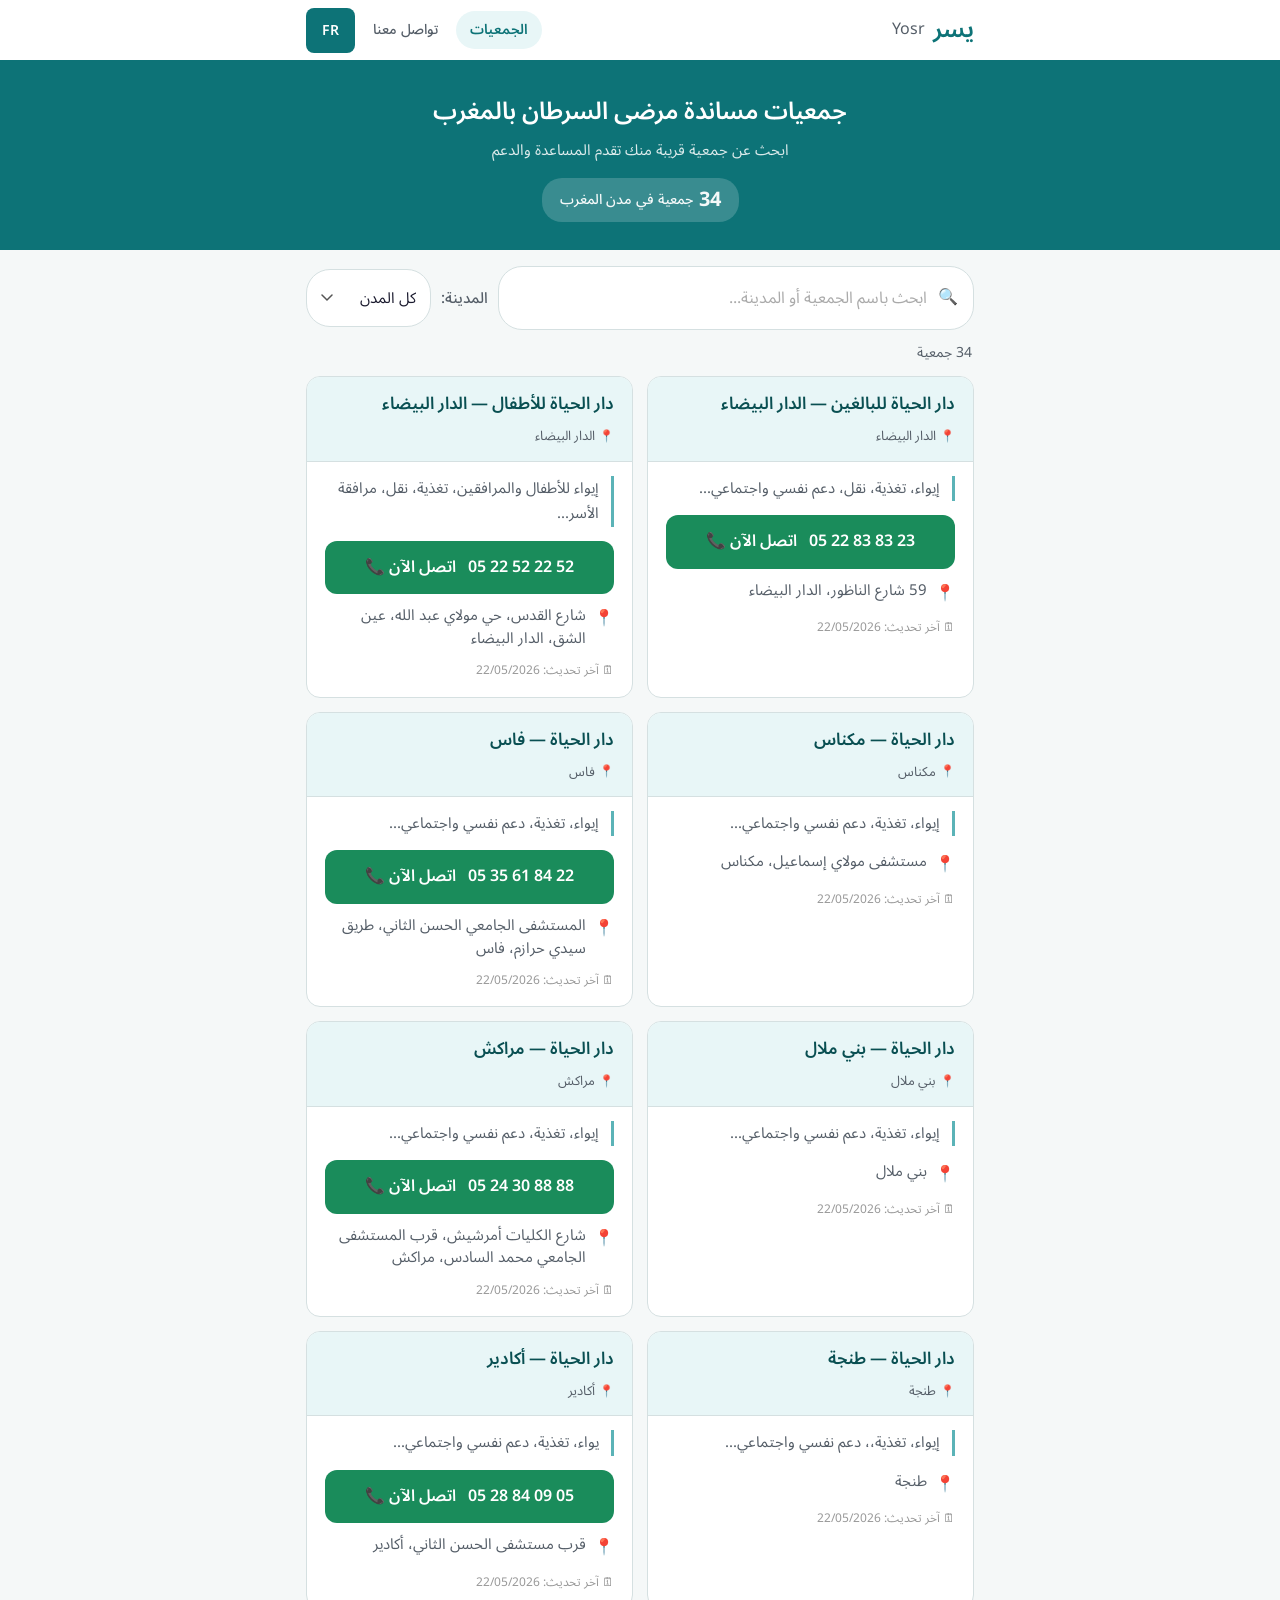
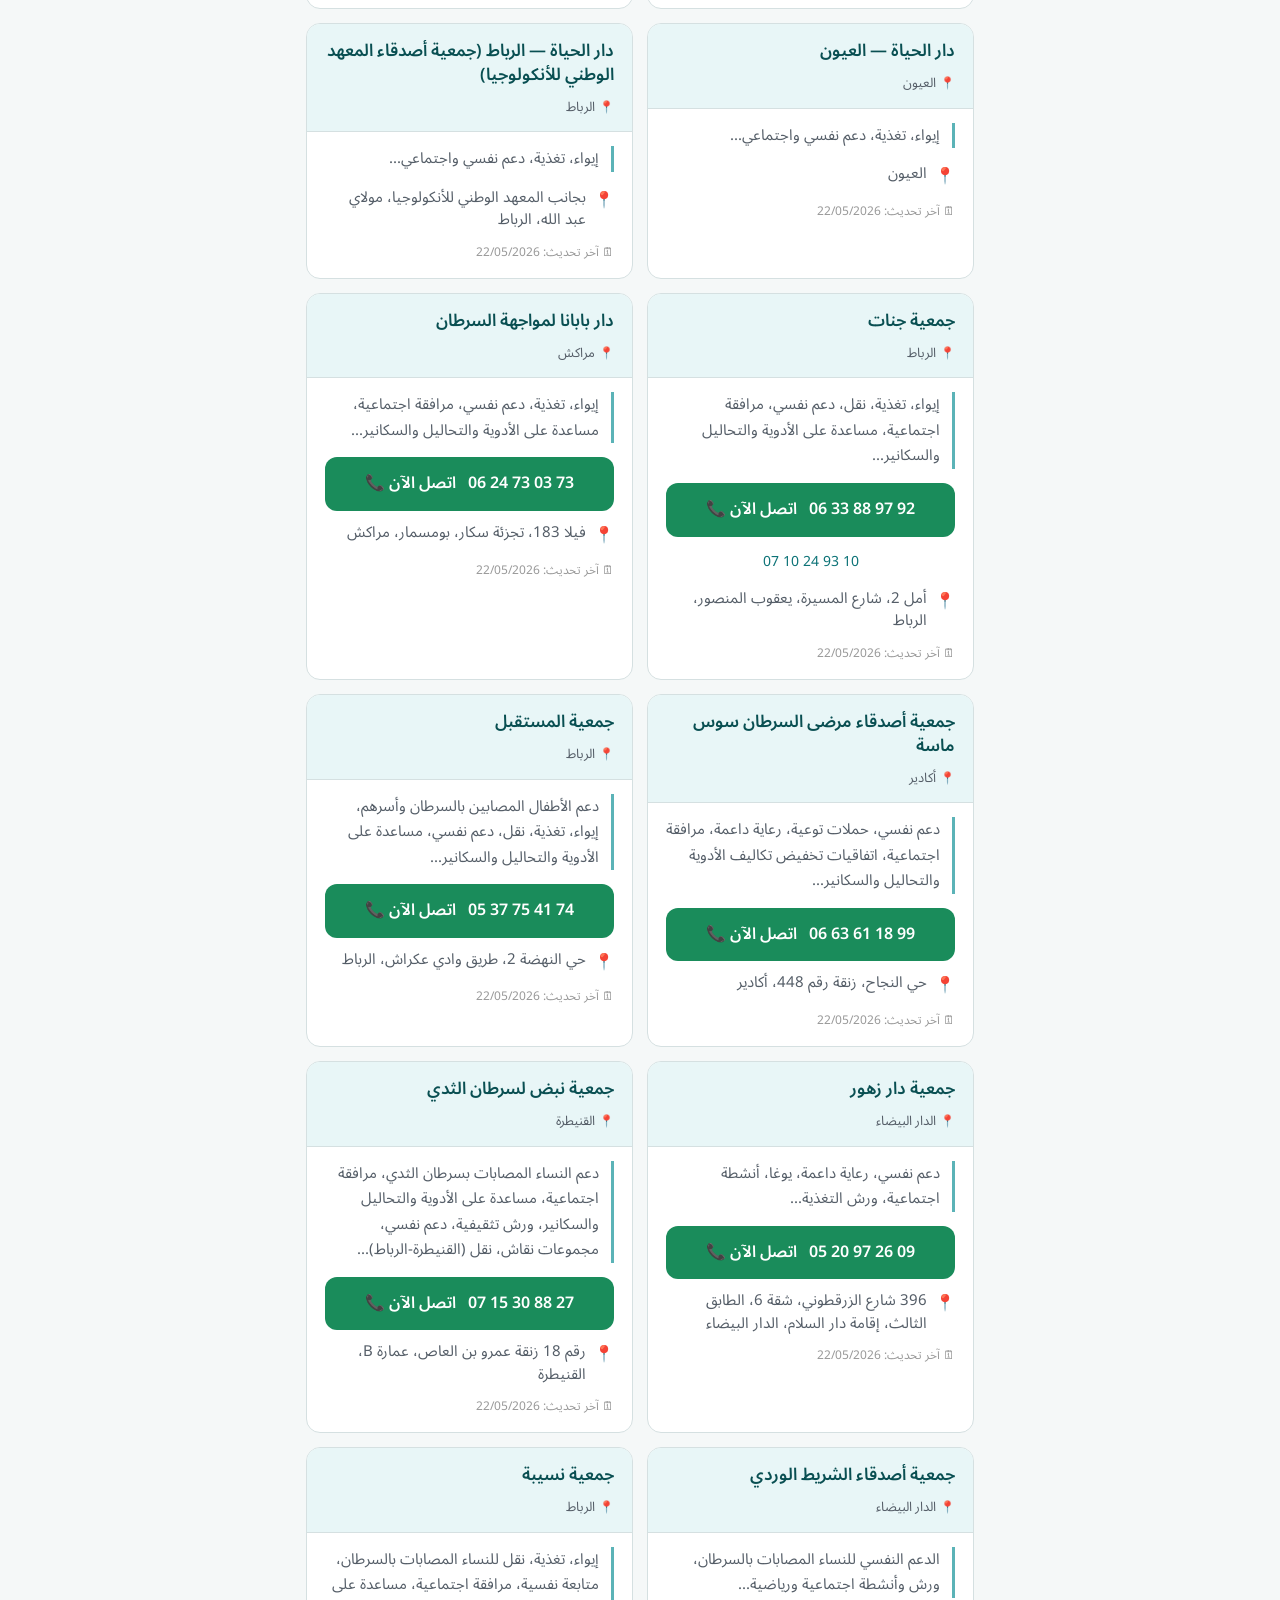
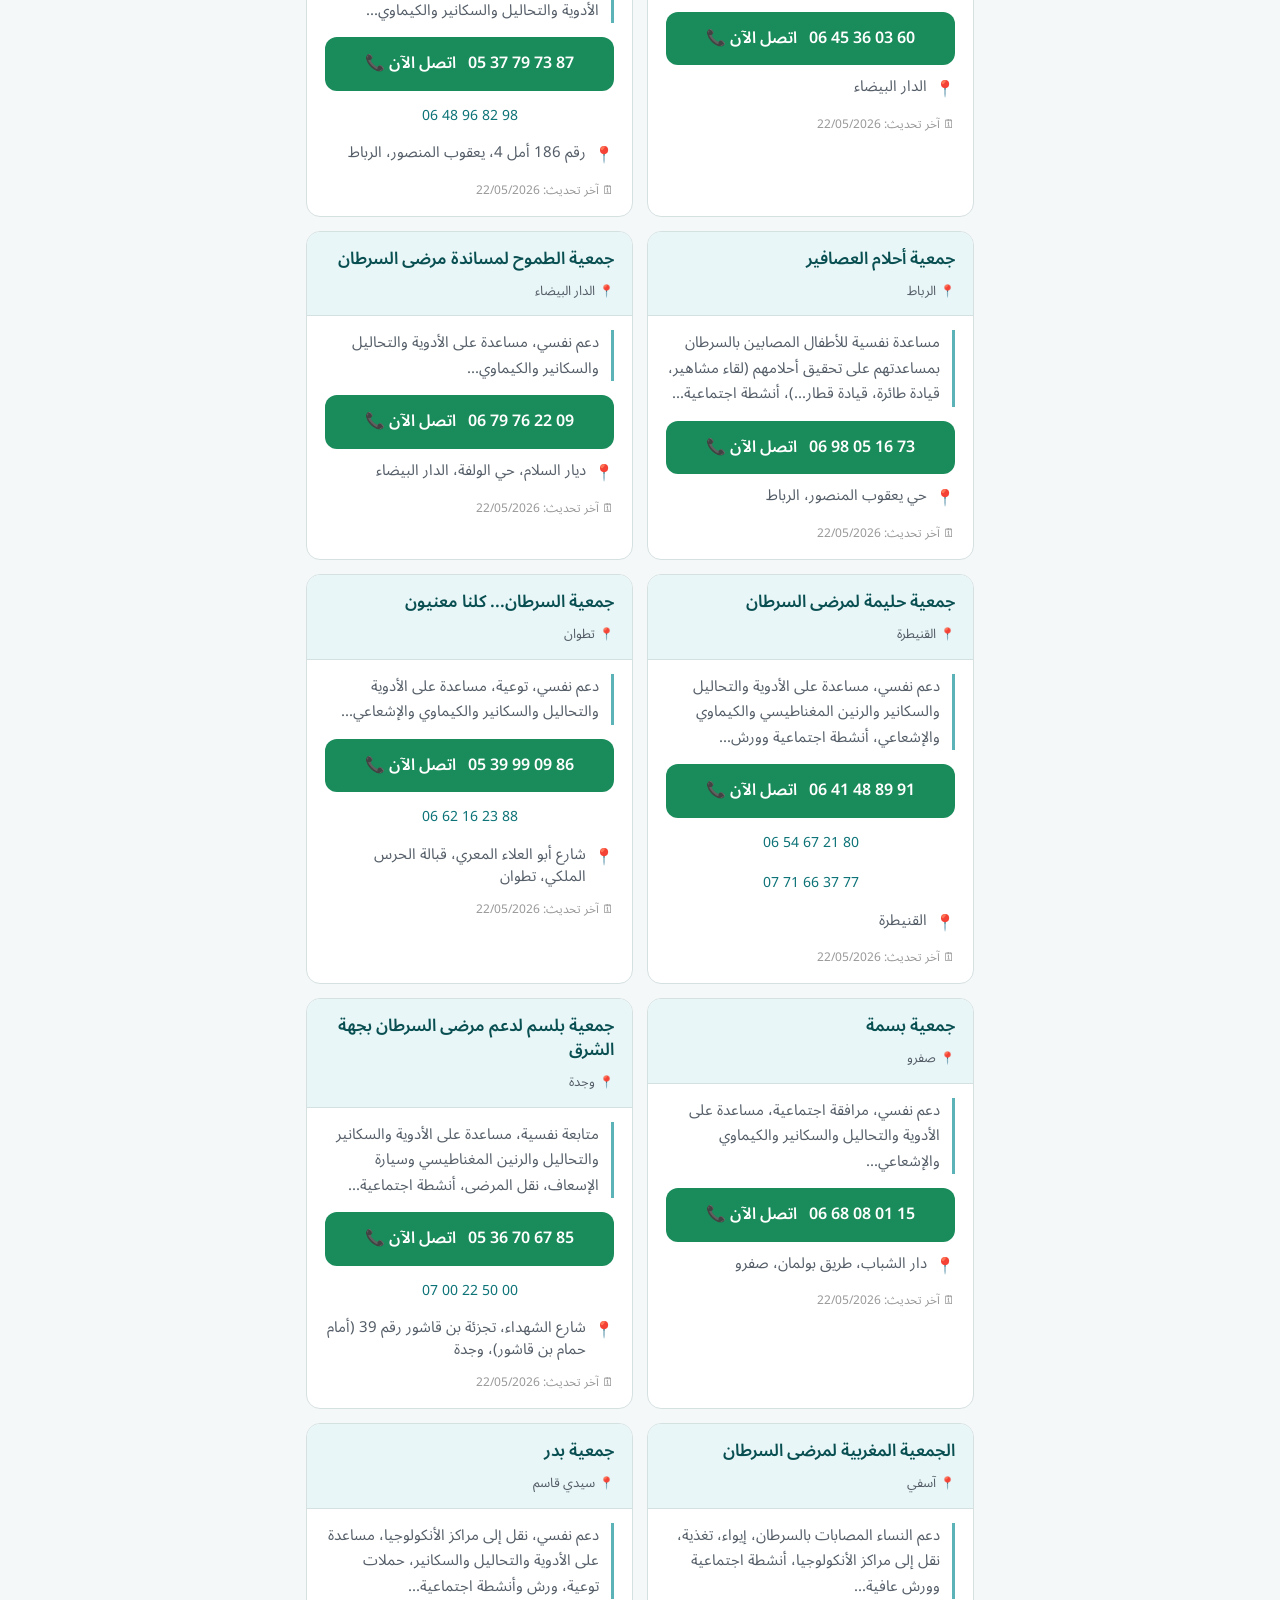
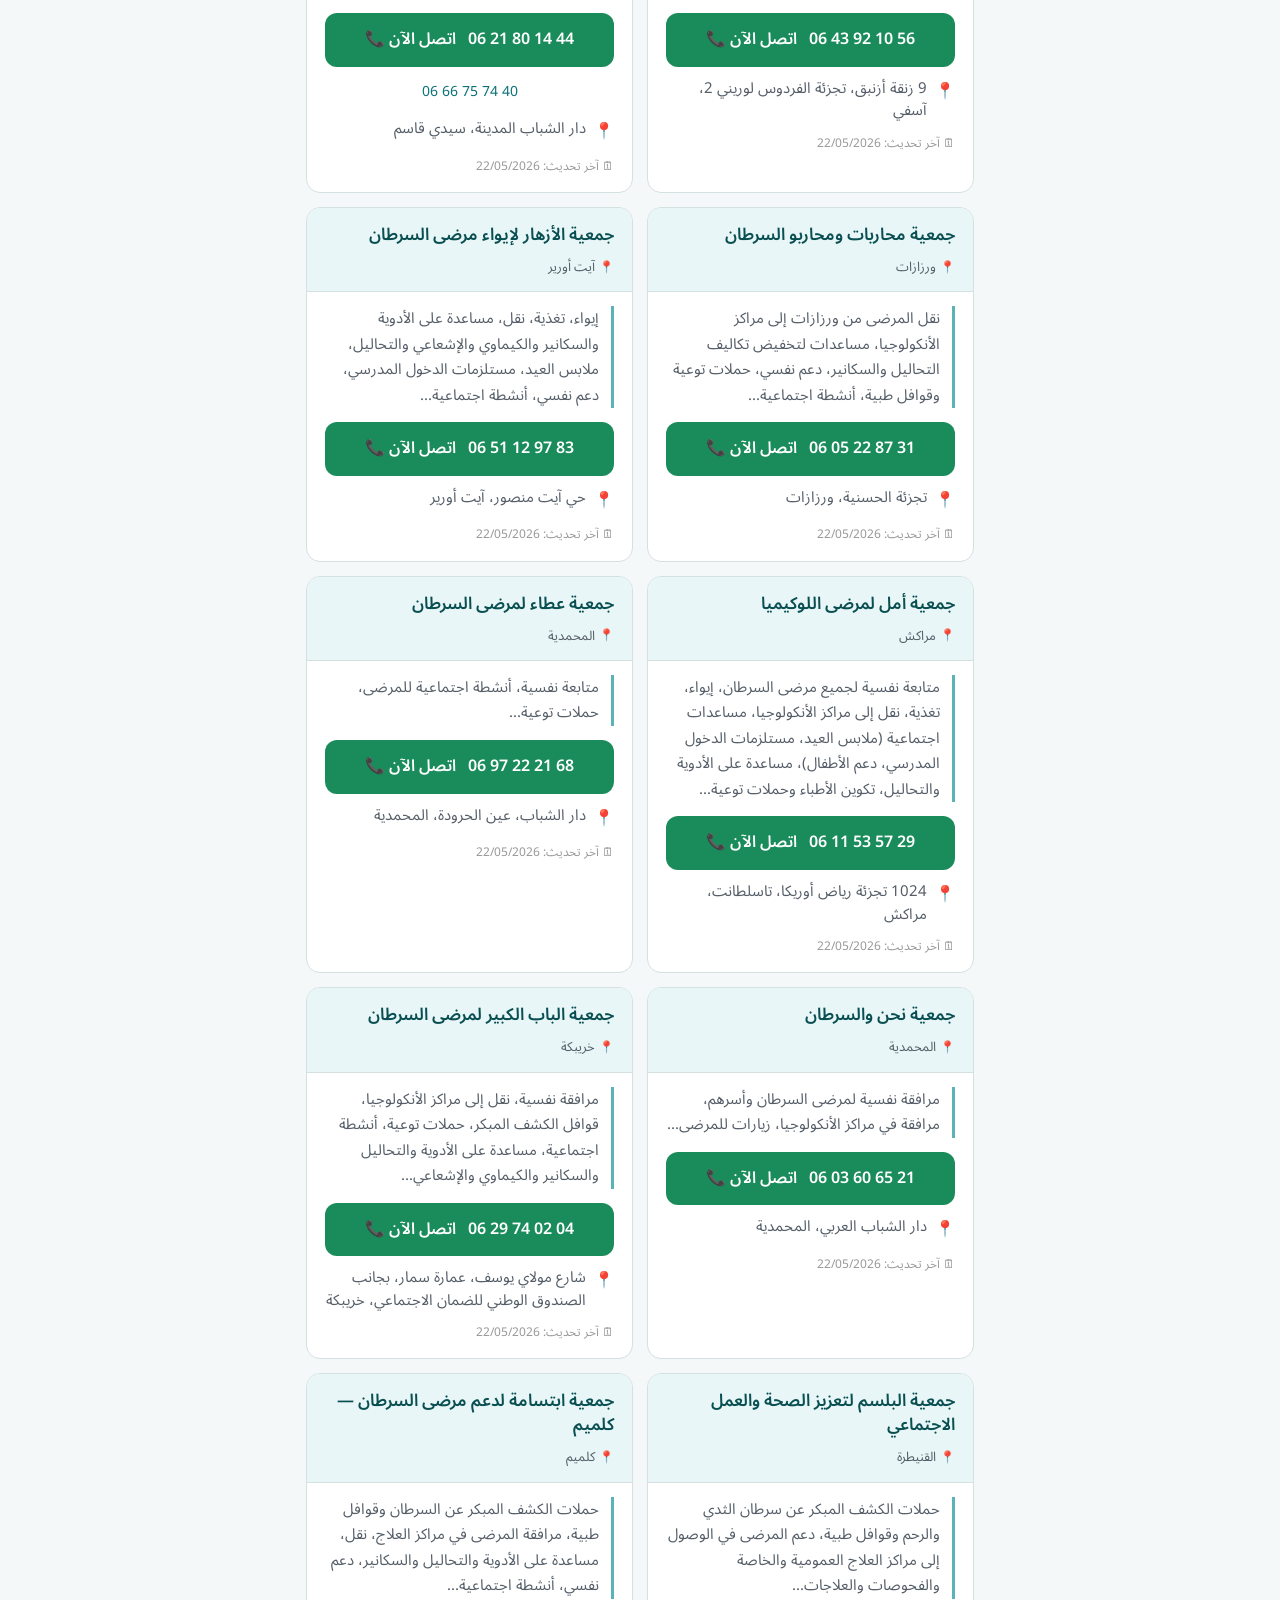
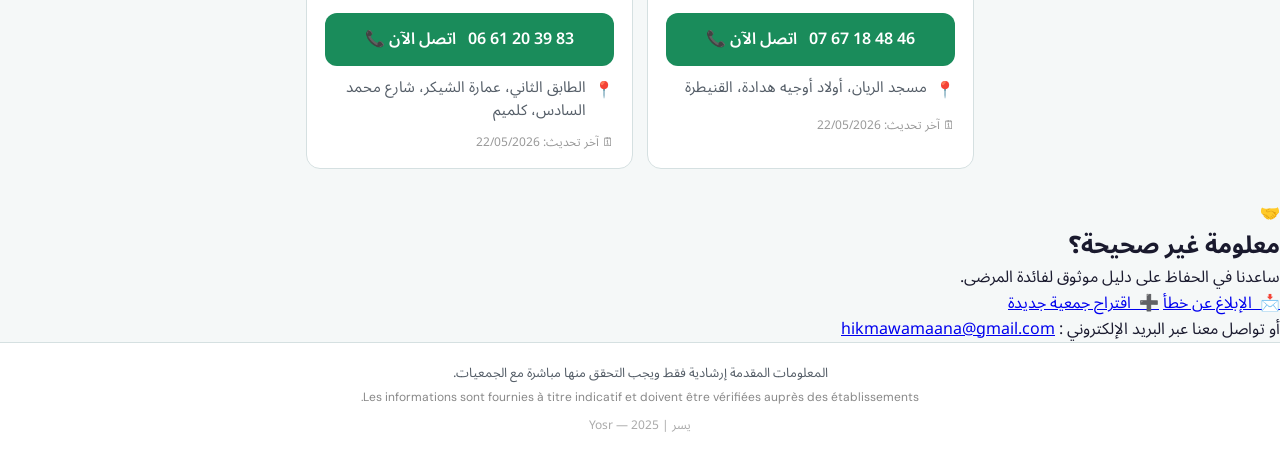
==== commit ade94a8e: "Add files via upload" ====
--- a/index.html
+++ b/index.html
@@ -18,137 +18,156 @@
         <span class="logo-ar">يسر</span>
         <span class="logo-fr">Yosr</span>
       </div>
-      <button class="lang-btn" id="langBtn" onclick="toggleLang()" aria-label="Changer de langue">
-        <span id="langLabel">FR</span>
-      </button>
+      <nav class="nav">
+        <a href="#" class="nav-link nav-link--active" id="nav-home" onclick="showPage('home', event)">
+          <span data-ar="الجمعيات" data-fr="Associations">الجمعيات</span>
+        </a>
+        <a href="#" class="nav-link" id="nav-contact" onclick="showPage('contact', event)">
+          <span data-ar="تواصل معنا" data-fr="Contact">تواصل معنا</span>
+        </a>
+        <button class="lang-btn" id="langBtn" onclick="toggleLang()" aria-label="Changer de langue">
+          <span id="langLabel">FR</span>
+        </button>
+      </nav>
     </div>
   </header>
 
-  <!-- HERO -->
-  <section class="hero">
-    <h1 class="hero-title" data-ar="جمعيات مساندة مرضى السرطان بالمغرب" data-fr="Associations d'aide aux malades du cancer au Maroc">
-      جمعيات مساندة مرضى السرطان بالمغرب
-    </h1>
-    <p class="hero-sub" data-ar="ابحث عن جمعية قريبة منك تقدم المساعدة والدعم" data-fr="Trouvez une association près de vous pour vous soutenir">
-      ابحث عن جمعية قريبة منك تقدم المساعدة والدعم
-    </p>
-    <div class="hero-count">
-      <span id="countDisplay">34</span>
-      <span data-ar="جمعية في مدن المغرب" data-fr="associations dans les villes du Maroc">جمعية في مدن المغرب</span>
+  <!-- ══ PAGE : ASSOCIATIONS ══════════════════════════════════ -->
+  <div id="page-home">
+
+    <!-- HERO -->
+    <section class="hero">
+      <h1 class="hero-title" data-ar="جمعيات مساندة مرضى السرطان بالمغرب" data-fr="Associations d'aide aux malades du cancer au Maroc">
+        جمعيات مساندة مرضى السرطان بالمغرب
+      </h1>
+      <p class="hero-sub" data-ar="ابحث عن جمعية قريبة منك تقدم المساعدة والدعم" data-fr="Trouvez une association près de vous pour vous soutenir">
+        ابحث عن جمعية قريبة منك تقدم المساعدة والدعم
+      </p>
+      <div class="hero-count">
+        <span id="countDisplay">34</span>
+        <span data-ar="جمعية في مدن المغرب" data-fr="associations dans les villes du Maroc">جمعية في مدن المغرب</span>
+      </div>
+    </section>
+
+    <!-- SEARCH & FILTER -->
+    <div class="controls">
+      <div class="search-wrap">
+        <span class="search-icon">🔍</span>
+        <input
+          type="search"
+          id="searchInput"
+          class="search-input"
+          data-ar-ph="ابحث باسم الجمعية أو المدينة..."
+          data-fr-ph="Rechercher par association ou ville..."
+          placeholder="ابحث باسم الجمعية أو المدينة..."
+          oninput="filterAssocs()"
+          autocomplete="off"
+        >
+      </div>
+      <div class="filter-row">
+        <label class="filter-label" for="villeFilter">المدينة:</label>
+        <select id="villeFilter" class="ville-select" onchange="filterAssocs()">
+          <option value="" data-ar="كل المدن" data-fr="Toutes les villes">كل المدن</option>
+        </select>
+      </div>
     </div>
-  </section>
 
-  <!-- SEARCH & FILTER -->
-  <div class="controls">
-    <div class="search-wrap">
-      <span class="search-icon">🔍</span>
-      <input
-        type="search"
-        id="searchInput"
-        class="search-input"
-        data-ar-ph="ابحث باسم الجمعية أو المدينة..."
-        data-fr-ph="Rechercher par association ou ville..."
-        placeholder="ابحث باسم الجمعية أو المدينة..."
-        oninput="filterAssocs()"
-        autocomplete="off"
-      >
+    <!-- RESULTS COUNT -->
+    <div class="results-bar">
+      <span id="resultsText"></span>
     </div>
-    <div class="filter-row">
-      <label class="filter-label" for="villeFilter">المدينة:</label>
-      <select id="villeFilter" class="ville-select" onchange="filterAssocs()">
-        <option value="" data-ar="كل المدن" data-fr="Toutes les villes">كل المدن</option>
-      </select>
+
+    <!-- CARDS GRID -->
+    <main class="grid" id="grid" aria-label="Liste des associations"></main>
+
+    <!-- EMPTY STATE -->
+    <div class="empty" id="emptyState" style="display:none">
+      <div class="empty-icon">🔎</div>
+      <p data-ar="لا توجد نتائج لهذا البحث" data-fr="Aucun résultat pour cette recherche">لا توجد نتائج لهذا البحث</p>
     </div>
-  </div>
 
-  <!-- RESULTS COUNT -->
-  <div class="results-bar">
-    <span id="resultsText"></span>
-  </div>
-
-  <!-- CARDS GRID -->
-  <main class="grid" id="grid" aria-label="Liste des associations"></main>
-
-  <!-- EMPTY STATE -->
-  <div class="empty" id="emptyState" style="display:none">
-    <div class="empty-icon">🔎</div>
-    <p data-ar="لا توجد نتائج لهذا البحث" data-fr="Aucun résultat pour cette recherche">لا توجد نتائج لهذا البحث</p>
-  </div>
-
-  <!-- ══ CONTRIBUTE SECTION ══════════════════════════════════ -->
-  <section class="contrib-section">
-    <div class="contrib-card">
-      <div class="contrib-icon">🤝</div>
-      <h2 class="contrib-title" id="contrib-title">معلومة غير صحيحة؟</h2>
-      <p class="contrib-text" id="contrib-text">ساعدنا في الحفاظ على دليل موثوق لفائدة المرضى.</p>
-      <div class="contrib-btns">
-        <a
-          id="btn-modif"
-          href="https://forms.gle/QYHYgmKE584QrmQN8"
-          target="_blank"
-          rel="noopener noreferrer"
-          class="contrib-btn contrib-btn--primary"
-        >📩&nbsp; الإبلاغ عن خطأ</a>
-        <a
-          id="btn-ajout"
-          href="https://forms.gle/pceydxH5MqLaSTBH9"
-          target="_blank"
-          rel="noopener noreferrer"
-          class="contrib-btn contrib-btn--secondary"
-        >➕&nbsp; اقتراح جمعية جديدة</a>
-      </div>
-      <p class="contrib-mail" id="contrib-mail">
-        أو تواصل معنا عبر البريد الإلكتروني :
-        <a href="mailto:hikmawamaana@gmail.com">hikmawamaana@gmail.com</a>
-      </p>
-    </div>
-  </section>
-  <!-- ══════════════════════════════════════════════════════ -->
-
-  <!-- ══ تواصل معنا ════════════════════════════════ -->
-  <section class="contact-section" id="contact">
-    <div class="contact-inner">
-      <div class="contact-card">
-        <div class="contact-icon-wrap">
-          <span class="contact-main-icon">✉️</span>
-        </div>
-        <h2 class="contact-title" id="contact-title">تواصل معنا</h2>
-        <p class="contact-desc" id="contact-desc">
-          إذا لاحظتم خطأ في المعلومات أو ترغبون في إضافة جمعية جديدة،
-          يمكنكم التواصل معنا عبر النموذج التالي.
-        </p>
-        <div class="contact-actions">
+    <!-- CONTRIB SECTION (ancienne section — conservée) -->
+    <section class="contrib-section">
+      <div class="contrib-card">
+        <div class="contrib-icon">🤝</div>
+        <h2 class="contrib-title" id="contrib-title">معلومة غير صحيحة؟</h2>
+        <p class="contrib-text" id="contrib-text">ساعدنا في الحفاظ على دليل موثوق لفائدة المرضى.</p>
+        <div class="contrib-btns">
           <a
             id="btn-modif"
             href="https://forms.gle/QYHYgmKE584QrmQN8"
             target="_blank"
             rel="noopener noreferrer"
-            class="contact-btn contact-btn--report"
-          >
-            <span class="contact-btn-icon">📩</span>
-            <span id="btn-modif-label">الإبلاغ عن خطأ</span>
-          </a>
+            class="contrib-btn contrib-btn--primary"
+          >📩&nbsp; الإبلاغ عن خطأ</a>
           <a
             id="btn-ajout"
             href="https://forms.gle/pceydxH5MqLaSTBH9"
             target="_blank"
             rel="noopener noreferrer"
-            class="contact-btn contact-btn--add"
+            class="contrib-btn contrib-btn--secondary"
+          >➕&nbsp; اقتراح جمعية جديدة</a>
+        </div>
+        <p class="contrib-mail" id="contrib-mail">
+          أو تواصل معنا عبر البريد الإلكتروني :
+          <a href="mailto:hikmawamaana@gmail.com">hikmawamaana@gmail.com</a>
+        </p>
+      </div>
+    </section>
+
+  </div>
+  <!-- ══ FIN PAGE ASSOCIATIONS ════════════════════════════════ -->
+
+  <!-- ══ PAGE : تواصل معنا ════════════════════════════════════ -->
+  <div id="page-contact" style="display:none">
+
+    <section class="hero hero--contact">
+      <h1 class="hero-title" id="contact-hero-title">تواصل معنا</h1>
+      <p class="hero-sub" id="contact-hero-sub">نحن هنا للاستماع إليكم ومساعدتكم</p>
+    </section>
+
+    <div class="contact-page">
+
+      <div class="contact-card">
+        <div class="contact-icon-wrap">✉️</div>
+        <h2 class="contact-card-title" id="contact-title">هل لاحظتم خطأ في المعلومات؟</h2>
+        <p class="contact-card-desc" id="contact-desc">
+          إذا لاحظتم خطأ في المعلومات أو ترغبون في إضافة جمعية جديدة،
+          يمكنكم التواصل معنا عبر النموذج التالي.
+        </p>
+        <div class="contact-btns">
+          <a
+            href="https://forms.gle/QYHYgmKE584QrmQN8"
+            target="_blank"
+            rel="noopener noreferrer"
+            class="contact-btn contact-btn--primary"
           >
-            <span class="contact-btn-icon">➕</span>
-            <span id="btn-ajout-label">اقتراح جمعية جديدة</span>
+            <span>📩</span>
+            <span id="btn-report-label">الإبلاغ عن خطأ</span>
           </a>
-        </div>
-        <div class="contact-email-row">
-          <span class="contact-email-label" id="contact-email-label">أو راسلونا مباشرة</span>
-          <a href="mailto:hikmawamaana@gmail.com" class="contact-email-link" dir="ltr">
-            hikmawamaana@gmail.com
+          <a
+            href="https://forms.gle/pceydxH5MqLaSTBH9"
+            target="_blank"
+            rel="noopener noreferrer"
+            class="contact-btn contact-btn--secondary"
+          >
+            <span>➕</span>
+            <span id="btn-add-label">اقتراح جمعية جديدة</span>
           </a>
         </div>
       </div>
+
+      <div class="contact-email-card">
+        <div class="contact-email-icon">📬</div>
+        <p class="contact-email-label" id="contact-email-label">أو تواصلوا معنا مباشرة عبر البريد الإلكتروني</p>
+        <a href="mailto:hikmawamaana@gmail.com" class="contact-email-link" dir="ltr">
+          hikmawamaana@gmail.com
+        </a>
+      </div>
+
     </div>
-  </section>
-  <!-- ══════════════════════════════════════════════ -->
+  </div>
+  <!-- ══ FIN PAGE CONTACT ══════════════════════════════════════ -->
 
   <!-- FOOTER -->
   <footer class="footer">
--- a/style.css
+++ b/style.css
@@ -7,7 +7,7 @@
   --teal-light: #E8F6F7;
   --teal-mid:   #5BB3B7;
   --green-btn:  #1A8C5B;
-  --green-btn-dark: #136644;
+  --green-dark: #136644;
   --green-light:#E8F5EE;
   --text:       #1A1A2E;
   --text-sec:   #555E68;
@@ -15,7 +15,6 @@
   --white:      #FFFFFF;
   --border:     #D5E0E1;
   --radius:     14px;
-  --radius-sm:  8px;
   --font-ar:    'Noto Sans Arabic', sans-serif;
   --font-fr:    'DM Sans', sans-serif;
 }
@@ -47,34 +46,63 @@
   display: flex;
   align-items: center;
   justify-content: space-between;
-}
-.logo { display: flex; align-items: center; gap: 8px; }
+  gap: 12px;
+}
+.logo {
+  display: flex;
+  align-items: center;
+  gap: 8px;
+  flex-shrink: 0;
+}
 .logo-ar {
-  font-family: var(--font-ar);
   font-size: 24px;
   font-weight: 600;
   color: var(--teal);
 }
 .logo-fr {
-  font-family: var(--font-fr);
   font-size: 16px;
   font-weight: 400;
   color: var(--text-sec);
+}
+
+/* ── NAV ─────────────────────────────────────────── */
+.nav {
+  display: flex;
+  align-items: center;
+  gap: 4px;
+}
+.nav-link {
+  display: inline-flex;
+  align-items: center;
+  padding: 8px 14px;
+  border-radius: 20px;
+  font-size: 14px;
+  font-weight: 500;
+  color: var(--text-sec);
+  text-decoration: none;
+  transition: background .2s, color .2s;
+  white-space: nowrap;
+  min-height: 38px;
+}
+.nav-link:hover { background: var(--teal-light); color: var(--teal); }
+.nav-link--active {
+  background: var(--teal-light);
+  color: var(--teal);
+  font-weight: 600;
 }
 .lang-btn {
   background: var(--teal);
   color: var(--white);
   border: none;
-  border-radius: var(--radius-sm);
-  padding: 10px 20px;
-  font-size: 15px;
+  border-radius: 8px;
+  padding: 8px 16px;
+  font-size: 14px;
   font-weight: 600;
   cursor: pointer;
-  font-family: var(--font-fr);
-  letter-spacing: .5px;
+  font-family: inherit;
   transition: background .2s;
-  min-height: 44px;
-  min-width: 56px;
+  min-height: 38px;
+  min-width: 48px;
 }
 .lang-btn:hover { background: var(--teal-dark); }
 
@@ -84,6 +112,7 @@
   padding: 32px 20px 28px;
   text-align: center;
 }
+.hero--contact { padding: 28px 20px 24px; }
 .hero-title {
   font-size: 20px;
   font-weight: 600;
@@ -107,11 +136,7 @@
   color: rgba(255,255,255,.95);
   font-weight: 500;
 }
-.hero-count span:first-child {
-  font-size: 20px;
-  font-weight: 700;
-  color: #fff;
-}
+.hero-count span:first-child { font-size: 20px; font-weight: 700; }
 
 /* ── CONTROLS ────────────────────────────────────── */
 .controls {
@@ -149,7 +174,7 @@
   -webkit-appearance: none;
 }
 html[dir="rtl"] .search-input { padding-right: 46px; text-align: right; }
-html[dir="ltr"] .search-input { padding-left: 46px; text-align: left; }
+html[dir="ltr"] .search-input { padding-left:  46px; text-align: left; }
 .search-input:focus {
   border-color: var(--teal);
   box-shadow: 0 0 0 3px rgba(13,115,119,.12);
@@ -157,12 +182,7 @@
 .search-input::placeholder { color: #aaa; }
 
 .filter-row { display: flex; align-items: center; gap: 10px; }
-.filter-label {
-  font-size: 15px;
-  color: var(--text-sec);
-  white-space: nowrap;
-  font-weight: 500;
-}
+.filter-label { font-size: 15px; color: var(--text-sec); white-space: nowrap; font-weight: 500; }
 .ville-select {
   flex: 1;
   padding: 12px 14px;
@@ -197,7 +217,7 @@
 .grid {
   max-width: 700px;
   margin: 0 auto;
-  padding: 4px 12px 24px;
+  padding: 4px 12px 32px;
   display: flex;
   flex-direction: column;
   gap: 14px;
@@ -212,7 +232,6 @@
   transition: box-shadow .2s;
 }
 .card:active { box-shadow: 0 4px 16px rgba(13,115,119,.13); }
-
 .card-header {
   background: var(--teal-light);
   padding: 16px 18px 12px;
@@ -233,7 +252,6 @@
   color: var(--text-sec);
 }
 .card-ville-tag::before { content: '📍'; font-size: 12px; }
-
 .card-body {
   padding: 14px 18px 16px;
   display: flex;
@@ -247,19 +265,8 @@
   padding-inline-start: 12px;
   border-inline-start: 3px solid var(--teal-mid);
 }
-
-/* ── CONTACT ─────────────────────────────────────── */
-.card-contact {
-  display: flex;
-  flex-direction: column;
-  gap: 10px;
-}
-.contact-item {
-  display: flex;
-  align-items: flex-start;
-  gap: 8px;
-  font-size: 15px;
-}
+.card-contact { display: flex; flex-direction: column; gap: 10px; }
+.contact-item { display: flex; align-items: flex-start; gap: 8px; font-size: 15px; }
 .contact-icon { font-size: 16px; flex-shrink: 0; margin-top: 2px; }
 .contact-text { color: var(--text-sec); line-height: 1.5; word-break: break-word; }
 
@@ -278,14 +285,12 @@
   font-family: inherit;
   border-radius: 12px;
   text-decoration: none;
-  letter-spacing: .3px;
   transition: background .2s, transform .1s;
   min-height: 52px;
   text-align: center;
 }
-.call-btn:hover  { background: var(--green-btn-dark); }
+.call-btn:hover  { background: var(--green-dark); }
 .call-btn:active { transform: scale(.98); }
-
 .tel-extra {
   display: block;
   text-align: center;
@@ -296,13 +301,7 @@
   direction: ltr;
 }
 .tel-extra:hover { text-decoration: underline; }
-
-/* ── UPDATE DATE ─────────────────────────────────── */
-.update-date {
-  font-size: 12px;
-  color: #999;
-  padding-top: 2px;
-}
+.update-date { font-size: 12px; color: #999; padding-top: 2px; }
 
 /* ── EMPTY STATE ─────────────────────────────────── */
 .empty {
@@ -315,178 +314,58 @@
 .empty-icon { font-size: 44px; margin-bottom: 12px; }
 .empty p { font-size: 16px; }
 
-/* ══ CONTRIBUTE SECTION ══════════════════════════════ */
-.contrib-section {
-  max-width: 700px;
-  margin: 8px auto 0;
-  padding: 0 12px 32px;
-}
-.contrib-card {
-  background: var(--white);
+/* ══ PAGE CONTACT ════════════════════════════════════ */
+.contact-page {
+  max-width: 700px;
+  margin: 0 auto;
+  padding: 24px 16px 48px;
+  display: flex;
+  flex-direction: column;
+  gap: 16px;
+}
+
+/* Carte principale formulaires */
+.contact-card {
+  background: var(--white);
+  border-radius: 20px;
   border: 1px solid var(--border);
-  border-radius: var(--radius);
-  padding: 28px 24px;
-  text-align: center;
-  display: flex;
-  flex-direction: column;
-  align-items: center;
-  gap: 14px;
-}
-.contrib-icon { font-size: 36px; }
-.contrib-title {
-  font-size: 19px;
+  box-shadow: 0 4px 20px rgba(13,115,119,.08);
+  padding: 32px 24px 28px;
+  display: flex;
+  flex-direction: column;
+  align-items: center;
+  gap: 16px;
+  text-align: center;
+}
+.contact-icon-wrap {
+  width: 68px;
+  height: 68px;
+  background: var(--teal-light);
+  border-radius: 50%;
+  display: flex;
+  align-items: center;
+  justify-content: center;
+  font-size: 30px;
+  flex-shrink: 0;
+}
+.contact-card-title {
+  font-size: 20px;
   font-weight: 600;
   color: var(--teal-dark);
   line-height: 1.4;
 }
-.contrib-text {
+.contact-card-desc {
   font-size: 15px;
   color: var(--text-sec);
-  max-width: 400px;
-  line-height: 1.6;
-}
-.contrib-btns {
+  line-height: 1.8;
+  max-width: 420px;
+}
+.contact-btns {
   display: flex;
   flex-direction: column;
   gap: 12px;
   width: 100%;
-  max-width: 360px;
-  margin-top: 4px;
-}
-.contrib-btn {
-  display: flex;
-  align-items: center;
-  justify-content: center;
-  gap: 8px;
-  padding: 15px 20px;
-  border-radius: 12px;
-  font-size: 16px;
-  font-weight: 600;
-  font-family: inherit;
-  text-decoration: none;
-  min-height: 52px;
-  transition: background .2s, transform .1s;
-  cursor: pointer;
-}
-.contrib-btn:active { transform: scale(.98); }
-.contrib-btn--primary {
-  background: var(--green-btn);
-  color: #fff;
-}
-.contrib-btn--primary:hover { background: var(--green-btn-dark); }
-.contrib-btn--secondary {
-  background: var(--green-light);
-  color: var(--green-btn-dark);
-  border: 1.5px solid #b2dfc8;
-}
-.contrib-btn--secondary:hover { background: #d0eedd; }
-.contrib-mail {
-  font-size: 13px;
-  color: var(--text-sec);
-  line-height: 1.6;
-}
-.contrib-mail a {
-  color: var(--teal);
-  text-decoration: none;
-  font-weight: 500;
-  direction: ltr;
-  display: inline-block;
-}
-.contrib-mail a:hover { text-decoration: underline; }
-/* ══════════════════════════════════════════════════ */
-
-/* ── FOOTER ──────────────────────────────────────── */
-.footer {
-  background: var(--white);
-  border-top: 1px solid var(--border);
-  padding: 20px 16px;
-  text-align: center;
-  margin-top: 0;
-}
-.disclaimer {
-  font-size: 13px;
-  color: var(--text-sec);
-  line-height: 1.6;
-  margin-bottom: 4px;
-}
-.disclaimer-fr {
-  font-size: 12px;
-  color: #888;
-  font-family: var(--font-fr);
-  margin-bottom: 10px;
-  line-height: 1.5;
-}
-.footer-copy { font-size: 12px; color: #aaa; }
-
-/* ── RESPONSIVE ──────────────────────────────────── */
-@media (min-width: 480px) {
-  .contrib-btns { flex-direction: row; max-width: 100%; }
-  .contrib-btn  { flex: 1; }
-}
-@media (min-width: 600px) {
-  .hero-title { font-size: 24px; }
-  .grid { padding: 4px 16px 32px; }
-  .controls { flex-direction: row; align-items: center; flex-wrap: wrap; }
-  .search-wrap { flex: 1; min-width: 220px; }
-  .filter-row { flex: 0 0 auto; }
-}
-@media (min-width: 700px) {
-  .grid { display: grid; grid-template-columns: 1fr 1fr; gap: 14px; }
-}
-
-
-
-/* ══ SECTION CONTACT تواصل معنا ══════════════════════════════════ */
-.contact-section {
-  max-width: 700px;
-  margin: 0 auto;
-  padding: 0 12px 40px;
-}
-.contact-inner {
-  background: linear-gradient(135deg, #0D7377 0%, #0a9396 100%);
-  border-radius: 20px;
-  padding: 2px;
-  box-shadow: 0 8px 32px rgba(13, 115, 119, 0.18);
-}
-.contact-card {
-  background: #fff;
-  border-radius: 18px;
-  padding: 32px 24px 28px;
-  display: flex;
-  flex-direction: column;
-  align-items: center;
-  gap: 16px;
-  text-align: center;
-}
-.contact-icon-wrap {
-  width: 64px;
-  height: 64px;
-  background: var(--teal-light);
-  border-radius: 50%;
-  display: flex;
-  align-items: center;
-  justify-content: center;
-  font-size: 28px;
-  flex-shrink: 0;
-}
-.contact-title {
-  font-size: 22px;
-  font-weight: 600;
-  color: var(--teal-dark);
-  line-height: 1.3;
-}
-.contact-desc {
-  font-size: 15px;
-  color: var(--text-sec);
-  line-height: 1.8;
-  max-width: 420px;
-}
-.contact-actions {
-  display: flex;
-  flex-direction: column;
-  gap: 12px;
-  width: 100%;
-  max-width: 380px;
+  max-width: 400px;
   margin-top: 4px;
 }
 .contact-btn {
@@ -501,59 +380,76 @@
   font-family: inherit;
   text-decoration: none;
   min-height: 54px;
-  transition: transform .15s, box-shadow .15s, background .2s;
-  cursor: pointer;
+  transition: transform .15s, background .2s, box-shadow .2s;
 }
 .contact-btn:active { transform: scale(.97); }
-.contact-btn-icon { font-size: 18px; flex-shrink: 0; }
-
-.contact-btn--report {
+.contact-btn--primary {
   background: var(--teal);
   color: #fff;
   box-shadow: 0 4px 14px rgba(13,115,119,.25);
 }
-.contact-btn--report:hover {
-  background: var(--teal-dark);
-  box-shadow: 0 6px 18px rgba(13,115,119,.35);
-}
-.contact-btn--add {
+.contact-btn--primary:hover { background: var(--teal-dark); }
+.contact-btn--secondary {
   background: var(--teal-light);
   color: var(--teal-dark);
   border: 1.5px solid var(--teal-mid);
 }
-.contact-btn--add:hover {
-  background: #d0ecee;
-}
-.contact-email-row {
-  display: flex;
-  flex-direction: column;
-  align-items: center;
-  gap: 4px;
-  padding-top: 4px;
-  border-top: 1px solid var(--border);
-  width: 100%;
-  max-width: 380px;
-}
+.contact-btn--secondary:hover { background: #d0ecee; }
+
+/* Carte email */
+.contact-email-card {
+  background: var(--white);
+  border-radius: 16px;
+  border: 1px solid var(--border);
+  padding: 24px;
+  display: flex;
+  flex-direction: column;
+  align-items: center;
+  gap: 8px;
+  text-align: center;
+}
+.contact-email-icon { font-size: 28px; }
 .contact-email-label {
-  font-size: 13px;
-  color: #999;
+  font-size: 14px;
+  color: var(--text-sec);
+  line-height: 1.5;
 }
 .contact-email-link {
-  font-size: 14px;
+  font-size: 16px;
+  font-weight: 600;
   color: var(--teal);
   text-decoration: none;
-  font-weight: 600;
-  letter-spacing: .2px;
   direction: ltr;
   display: inline-block;
+  padding: 6px 0;
 }
 .contact-email-link:hover { text-decoration: underline; }
-
+/* ══════════════════════════════════════════════════ */
+
+/* ── FOOTER ──────────────────────────────────────── */
+.footer {
+  background: var(--white);
+  border-top: 1px solid var(--border);
+  padding: 20px 16px;
+  text-align: center;
+}
+.disclaimer { font-size: 13px; color: var(--text-sec); line-height: 1.6; margin-bottom: 4px; }
+.disclaimer-fr { font-size: 12px; color: #888; font-family: var(--font-fr); margin-bottom: 10px; line-height: 1.5; }
+.footer-copy { font-size: 12px; color: #aaa; }
+
+/* ── RESPONSIVE ──────────────────────────────────── */
 @media (min-width: 480px) {
-  .contact-actions {
-    flex-direction: row;
-  }
-  .contact-btn { flex: 1; }
-  .contact-email-row { flex-direction: row; justify-content: center; gap: 8px; }
-}
-/* ══════════════════════════════════════════════════════════════════ */
+  .contact-btns { flex-direction: row; max-width: 100%; }
+  .contact-btn  { flex: 1; }
+  .contact-email-card { flex-direction: row; justify-content: center; gap: 12px; }
+}
+@media (min-width: 600px) {
+  .hero-title { font-size: 24px; }
+  .grid       { padding: 4px 16px 32px; }
+  .controls   { flex-direction: row; align-items: center; flex-wrap: wrap; }
+  .search-wrap{ flex: 1; min-width: 220px; }
+  .filter-row { flex: 0 0 auto; }
+}
+@media (min-width: 700px) {
+  .grid { display: grid; grid-template-columns: 1fr 1fr; gap: 14px; }
+}
